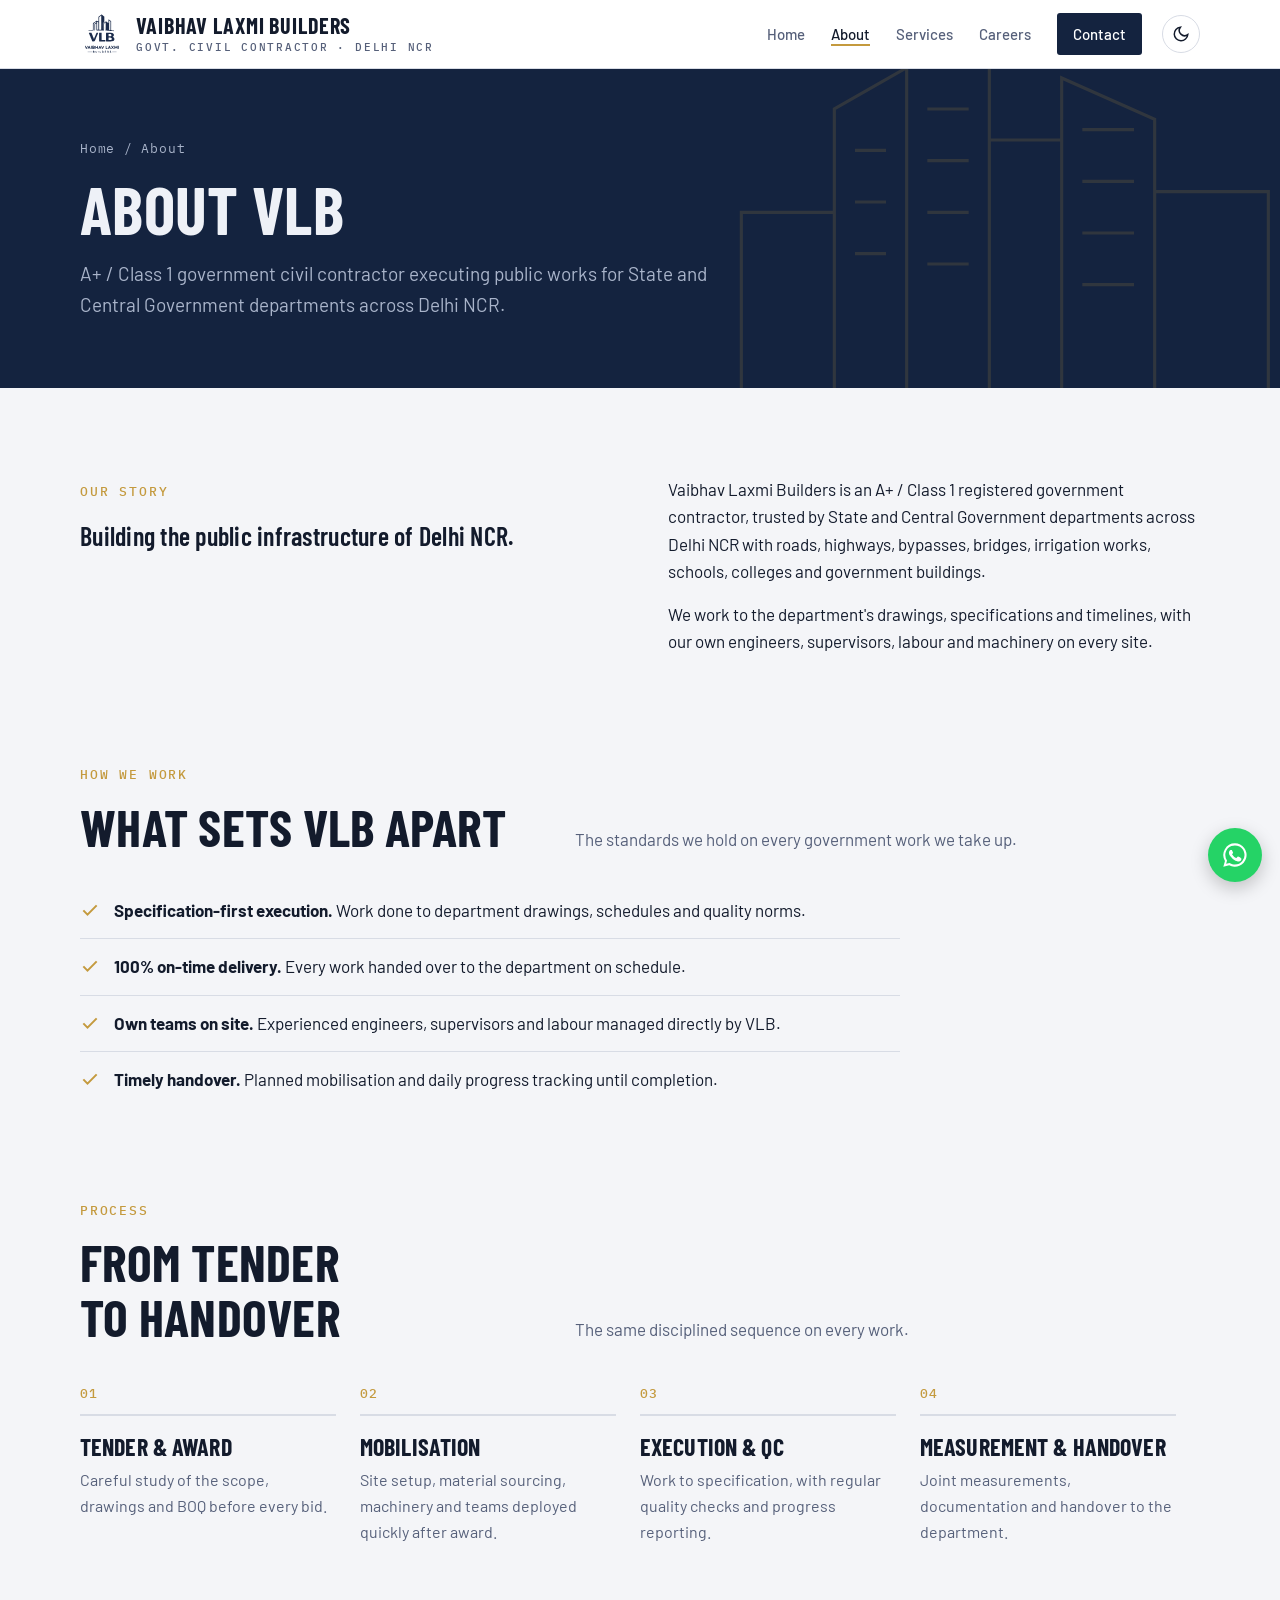
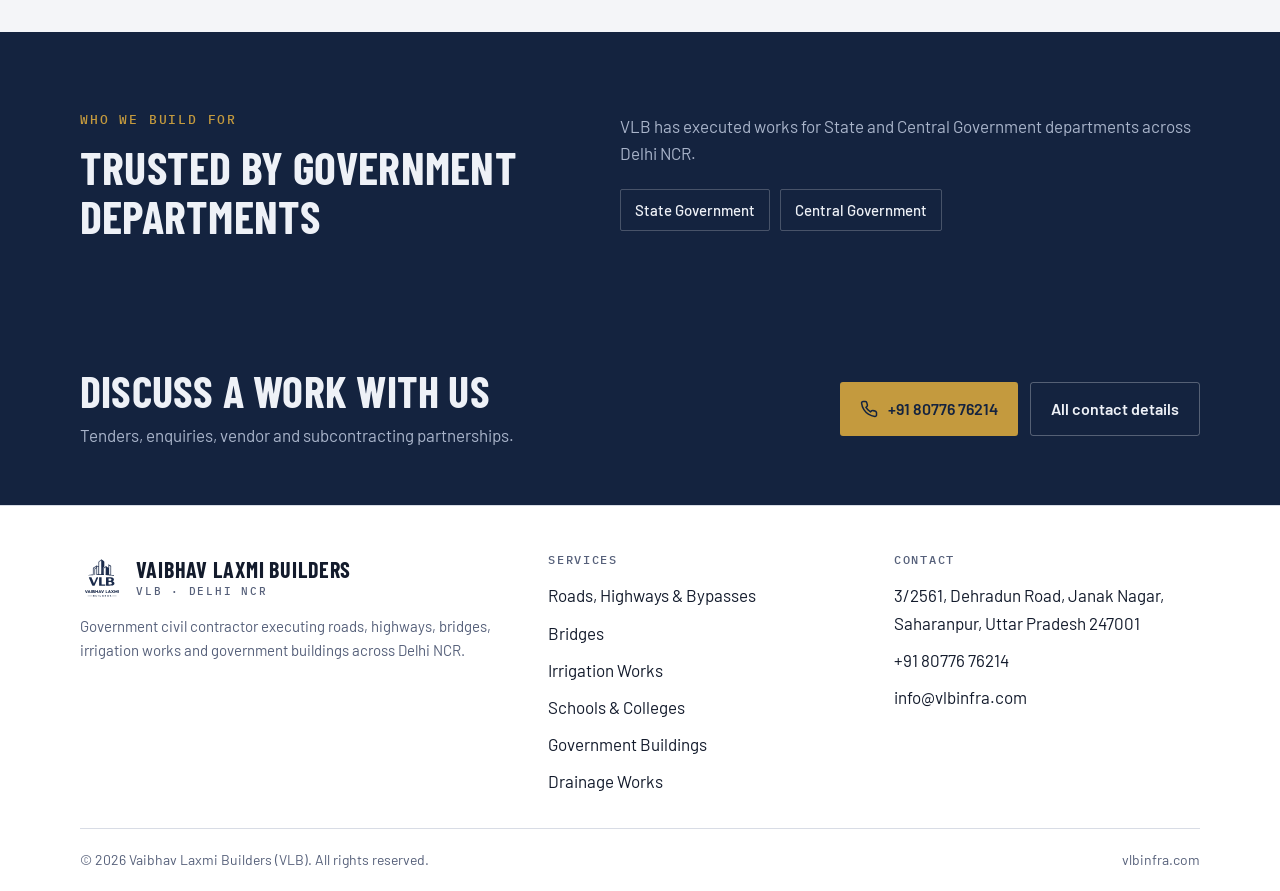
==== about.html @ 9c58e2ba "Add Careers page Why VLB, roles we hire for (apply by email with a pre-filled message), and a genera" ====
<!doctype html>
<html lang="en">
<head>
<meta charset="utf-8">
<meta name="viewport" content="width=device-width, initial-scale=1, viewport-fit=cover">
<meta name="color-scheme" content="light dark">
<script>try{var t=localStorage.getItem("vlb-theme");if(t==="dark"||t==="light")document.documentElement.setAttribute("data-theme",t)}catch(e){}</script>
<meta name="theme-color" content="#14233f">
<title>About | VLB</title>
<meta name="description" content="About Vaibhav Laxmi Builders (VLB): A+ / Class 1 government civil contractor executing public works across Delhi NCR.">
<meta property="og:title" content="About | Vaibhav Laxmi Builders (VLB)">
<meta property="og:description" content="About Vaibhav Laxmi Builders (VLB): A+ / Class 1 government civil contractor executing public works across Delhi NCR.">
<meta property="og:type" content="website">
<meta property="og:url" content="https://www.vlbinfra.com/about.html">
<meta property="og:image" content="https://www.vlbinfra.com/assets/logo.png">
<link rel="icon" href="assets/favicon.svg" type="image/svg+xml">
<link rel="icon" href="assets/favicon-32.png" sizes="32x32" type="image/png">
<link rel="apple-touch-icon" href="assets/apple-touch-icon.png">
<link rel="preconnect" href="https://fonts.googleapis.com">
<link rel="preconnect" href="https://fonts.gstatic.com" crossorigin>
<link rel="stylesheet" href="https://fonts.googleapis.com/css2?family=Barlow+Condensed:wght@500;600;700&family=Barlow:wght@400;500;600&family=IBM+Plex+Mono:wght@400;500&display=swap">
<link rel="stylesheet" href="assets/style.css?v=db4ec521">
</head>
<body>
<header class="top">
  <div class="wrap">
    <a class="brand" href="index.html" aria-label="Vaibhav Laxmi Builders home">
      <span class="mark"><img src="assets/logo.svg" alt="VLB logo"></span>
      <span><b>Vaibhav Laxmi Builders</b><small>Govt. Civil Contractor · Delhi NCR</small></span>
    </a>
    <button class="theme-btn" type="button" aria-label="Switch to dark mode" title="Dark / light mode">
      <svg class="i-moon" viewBox="0 0 24 24" fill="none" stroke="currentColor" stroke-width="2" aria-hidden="true"><path d="M21 12.8A9 9 0 1 1 11.2 3a7 7 0 0 0 9.8 9.8z"/></svg>
      <svg class="i-sun" viewBox="0 0 24 24" fill="none" stroke="currentColor" stroke-width="2" aria-hidden="true"><circle cx="12" cy="12" r="4.5"/><path d="M12 1.5v2.5M12 20v2.5M4.6 4.6l1.8 1.8M17.6 17.6l1.8 1.8M1.5 12H4M20 12h2.5M4.6 19.4l1.8-1.8M17.6 6.4l1.8-1.8"/></svg>
    </button>
    <button class="menu-btn" type="button" aria-expanded="false" aria-controls="site-nav" aria-label="Open menu">
      <svg viewBox="0 0 24 24" fill="none" stroke="currentColor" stroke-width="2"><path d="M3 6h18M3 12h18M3 18h18"/></svg>
    </button>
    <nav class="nav" id="site-nav" aria-label="Main">
      <a href="index.html">Home</a>
      <a href="about.html" aria-current="page">About</a>
      <a href="services.html">Services</a>
      <a href="careers.html">Careers</a>
      <a class="cta" href="contact.html">Contact</a>
    </nav>
  </div>
</header>

<main>
  <section class="page-hero">
    <svg class="skyline" viewBox="0 0 600 420" fill="none" stroke="#c49a3e" stroke-width="3" aria-hidden="true">
      <path d="M40 420V250h90v170M130 420V150l70-40v310M200 420V60h80v360M280 420V180h70v240M350 420V120l90 40v260M440 420V230h110v190"/>
      <path d="M220 100h40M220 150h40M220 200h40M220 250h40M220 300h40M370 170h50M370 220h50M370 270h50M370 320h50M150 190h30M150 240h30M150 290h30"/>
    </svg>
    <div class="wrap">
      <span class="crumbs"><a href="index.html">Home</a> / About</span>
      <h1>About VLB</h1>
      <p>A+ / Class 1 government civil contractor executing public works for State and Central Government departments across Delhi NCR.</p>
    </div>
  </section>

  <section class="block">
    <div class="wrap">
      <div class="about-grid">
        <div>
          <span class="eyebrow">Our story</span>
          <p class="big" style="margin-top:16px">Building the public infrastructure of Delhi NCR.</p>
        </div>
        <div>
          <p>Vaibhav Laxmi Builders is an A+ / Class 1 registered government contractor, trusted by State and Central Government departments across Delhi NCR with roads, highways, bypasses, bridges, irrigation works, schools, colleges and government buildings.</p>
          <p>We work to the department's drawings, specifications and timelines, with our own engineers, supervisors, labour and machinery on every site.</p>
        </div>
      </div>
    </div>
  </section>

  <section class="block" style="padding-top:0">
    <div class="wrap">
      <div class="head">
        <div><span class="eyebrow">How we work</span><h2>What sets VLB apart</h2></div>
        <p>The standards we hold on every government work we take up.</p>
      </div>
      <ul class="checks" style="max-width:820px">
        <li><svg viewBox="0 0 24 24" fill="none" stroke="currentColor" stroke-width="2.4"><path d="M4 12.5l5 5L20 6.5"/></svg><span><b>Specification-first execution.</b> Work done to department drawings, schedules and quality norms.</span></li>
        <li><svg viewBox="0 0 24 24" fill="none" stroke="currentColor" stroke-width="2.4"><path d="M4 12.5l5 5L20 6.5"/></svg><span><b>100% on-time delivery.</b> Every work handed over to the department on schedule.</span></li>
        <li><svg viewBox="0 0 24 24" fill="none" stroke="currentColor" stroke-width="2.4"><path d="M4 12.5l5 5L20 6.5"/></svg><span><b>Own teams on site.</b> Experienced engineers, supervisors and labour managed directly by VLB.</span></li>
        <li><svg viewBox="0 0 24 24" fill="none" stroke="currentColor" stroke-width="2.4"><path d="M4 12.5l5 5L20 6.5"/></svg><span><b>Timely handover.</b> Planned mobilisation and daily progress tracking until completion.</span></li>
      </ul>
    </div>
  </section>

  <section class="block" style="padding-top:0">
    <div class="wrap">
      <div class="head">
        <div><span class="eyebrow">Process</span><h2>From tender to handover</h2></div>
        <p>The same disciplined sequence on every work.</p>
      </div>
      <ol class="steps">
        <li><h3>Tender &amp; award</h3><p>Careful study of the scope, drawings and BOQ before every bid.</p></li>
        <li><h3>Mobilisation</h3><p>Site setup, material sourcing, machinery and teams deployed quickly after award.</p></li>
        <li><h3>Execution &amp; QC</h3><p>Work to specification, with regular quality checks and progress reporting.</p></li>
        <li><h3>Measurement &amp; handover</h3><p>Joint measurements, documentation and handover to the department.</p></li>
      </ol>
    </div>
  </section>

  <section class="dept">
    <div class="wrap">
      <div><span class="eyebrow">Who we build for</span><h2>Trusted by government departments</h2></div>
      <div>
        <p style="margin-bottom:22px">VLB has executed works for State and Central Government departments across Delhi NCR.</p>
        <div class="tags"><span>State Government</span><span>Central Government</span></div>
      </div>
    </div>
  </section>

  <section class="cta-band">
    <div class="wrap">
      <div><h2>Discuss a work with us</h2><p>Tenders, enquiries, vendor and subcontracting partnerships.</p></div>
      <div class="actions">
        <a class="btn btn-gold" href="tel:+918077676214"><svg viewBox="0 0 24 24" fill="none" stroke="currentColor" stroke-width="2"><path d="M22 16.9v3a2 2 0 0 1-2.2 2 19.8 19.8 0 0 1-8.6-3.1 19.5 19.5 0 0 1-6-6A19.8 19.8 0 0 1 2.1 4.2 2 2 0 0 1 4.1 2h3a2 2 0 0 1 2 1.7c.1.9.4 1.8.7 2.7a2 2 0 0 1-.5 2.1L8 9.8a16 16 0 0 0 6 6l1.3-1.3a2 2 0 0 1 2.1-.4c.9.3 1.8.6 2.7.7a2 2 0 0 1 1.7 2z"/></svg>+91 80776 76214</a>
        <a class="btn btn-ghost" href="contact.html">All contact details</a>
      </div>
    </div>
  </section>
</main>

<footer class="foot">
  <div class="wrap">
    <div class="cols">
      <div>
        <a class="brand" href="index.html">
          <span class="mark"><img src="assets/logo.svg" alt=""></span>
          <span><b>Vaibhav Laxmi Builders</b><small>VLB · Delhi NCR</small></span>
        </a>
        <p>Government civil contractor executing roads, highways, bridges, irrigation works and government buildings across Delhi NCR.</p>
      </div>
      <div>
        <h4>Services</h4>
        <ul>
          <li><a href="services.html#roads">Roads, Highways &amp; Bypasses</a></li>
          <li><a href="services.html#bridges">Bridges</a></li>
          <li><a href="services.html#irrigation">Irrigation Works</a></li>
          <li><a href="services.html#education">Schools &amp; Colleges</a></li>
          <li><a href="services.html#buildings">Government Buildings</a></li>
          <li><a href="services.html#drainage">Drainage Works</a></li>
        </ul>
      </div>
      <div>
        <h4>Contact</h4>
        <ul>
          <li>3/2561, Dehradun Road, Janak Nagar, Saharanpur, Uttar Pradesh 247001</li>
          <li><a href="tel:+918077676214">+91 80776 76214</a></li>
          <li><a href="mailto:info@vlbinfra.com">info@vlbinfra.com</a></li>
        </ul>
      </div>
    </div>
    <div class="base">
      <span>© 2026 Vaibhav Laxmi Builders (VLB). All rights reserved.</span>
      <span>vlbinfra.com</span>
    </div>
  </div>
</footer>

<a class="wa" href="https://wa.me/918077676214" target="_blank" rel="noopener" aria-label="Chat on WhatsApp"><svg viewBox="0 0 24 24"><path d="M12 2a10 10 0 0 0-8.6 15.1L2 22l5-1.3A10 10 0 1 0 12 2zm0 18.2c-1.5 0-3-.4-4.3-1.2l-.3-.2-3 .8.8-2.9-.2-.3A8.2 8.2 0 1 1 12 20.2zm4.5-6.1c-.2-.1-1.5-.7-1.7-.8s-.4-.1-.6.1-.6.8-.8 1-.3.2-.5.1a6.7 6.7 0 0 1-3.3-2.9c-.3-.4.3-.4.7-1.3.1-.2 0-.3 0-.4l-.8-1.8c-.2-.5-.4-.4-.6-.4h-.5a1 1 0 0 0-.7.3 3 3 0 0 0-.9 2.2 5.2 5.2 0 0 0 1.1 2.7 11.8 11.8 0 0 0 4.5 4c1.7.7 2.3.8 3.2.6.5-.1 1.5-.6 1.7-1.2s.2-1.1.2-1.2-.2-.2-.5-.3z"/></svg></a>
<script src="assets/site.js?v=ffab29be"></script>
</body>
</html>
---- assets/style.css ----
/* Layout: navy "contractor particulars" hero, then a calm grey document body with ruled sections, like a tender file. */
:root{
  --navy:#14233f; --navy-2:#1e3358; --gold:#c49a3e; --gold-soft:#e7d3a3;
  --paper:#f4f5f8; --surface:#ffffff; --ink:#131b2c; --muted:#56607a; --line:#d8dce5;
  --on-navy:#eef1f7; --on-navy-muted:#a9b4ca;
  --f-display:"Barlow Condensed","Arial Narrow",Arial,sans-serif;
  --f-body:"Barlow","Segoe UI",Roboto,Arial,sans-serif;
  --f-mono:"IBM Plex Mono",ui-monospace,Menlo,Consolas,monospace;
  --wrap:1160px;
}
@media (prefers-color-scheme: dark){:root:not([data-theme="light"]){
  --paper:#0c1322; --surface:#121c31; --ink:#e7ebf3; --muted:#9ba6bc; --line:#24314d;
  --navy:#0f1b33; --navy-2:#1a2b4b; --gold:#d4ad58; --gold-soft:#5a4a26; color-scheme:dark}}
:root[data-theme="dark"]{
  --paper:#0c1322; --surface:#121c31; --ink:#e7ebf3; --muted:#9ba6bc; --line:#24314d;
  --navy:#0f1b33; --navy-2:#1a2b4b; --gold:#d4ad58; --gold-soft:#5a4a26; color-scheme:dark}

*{box-sizing:border-box}
html{scroll-behavior:smooth}
@media (prefers-reduced-motion: reduce){html{scroll-behavior:auto}}
body{margin:0;background:var(--paper);color:var(--ink);font:400 17px/1.6 var(--f-body)}
a{color:inherit}
a:focus-visible,button:focus-visible{outline:2px solid var(--gold);outline-offset:3px;border-radius:2px}
.wrap{max-width:var(--wrap);margin:0 auto;padding-inline:20px}
h1,h2,h3{font-family:var(--f-display);font-weight:700;line-height:1.05;margin:0;text-wrap:balance;letter-spacing:.005em}
.eyebrow{font:500 13px/1 var(--f-mono);letter-spacing:.14em;text-transform:uppercase;color:var(--gold)}

/* Header */
.top{position:sticky;top:env(safe-area-inset-top,0px);z-index:10;background:var(--surface);border-bottom:1px solid var(--line)}
.top .wrap{display:flex;align-items:center;justify-content:space-between;gap:16px;padding-block:10px}
.brand{display:flex;align-items:center;gap:12px;text-decoration:none}
.brand .mark{width:44px;height:48px;display:grid;place-items:center;background:#fff;border-radius:4px;padding:3px}
.brand img{width:100%;height:100%;object-fit:contain}
.brand b{display:block;font:700 22px/1 var(--f-display);letter-spacing:.04em;text-transform:uppercase}
.brand small{display:block;font:500 11px/1.3 var(--f-mono);letter-spacing:.16em;color:var(--muted);text-transform:uppercase;margin-top:4px}
.nav{display:flex;align-items:center;gap:26px;font-weight:500;font-size:15px}
.nav a{text-decoration:none;color:var(--muted)}
.nav a:hover{color:var(--ink)}
.nav .cta{color:#fff;background:var(--navy);padding:9px 16px;border-radius:3px}
.nav .cta:hover{color:#fff;background:var(--navy-2)}
@media (max-width:760px){.nav a:not(.cta){display:none}}

/* Hero */
.hero{background:var(--navy);color:var(--on-navy);position:relative;overflow:hidden}
.hero .wrap{display:grid;grid-template-columns:1.25fr .9fr;gap:56px;align-items:center;padding-block:84px 92px;position:relative}
.hero h1{font-size:clamp(44px,6.4vw,82px);text-transform:uppercase;margin-top:18px}
.hero h1 em{font-style:normal;color:var(--gold)}
.hero p.lede{font-size:19px;color:var(--on-navy-muted);max-width:34em;margin:22px 0 32px}
.actions{display:flex;flex-wrap:wrap;gap:12px}
.btn{display:inline-flex;align-items:center;gap:10px;padding:13px 20px;border-radius:3px;font-weight:600;text-decoration:none;font-size:16px}
.btn-gold{background:var(--gold);color:#14233f}
.btn-gold:hover{filter:brightness(1.07)}
.btn-ghost{border:1px solid rgba(255,255,255,.28);color:var(--on-navy)}
.btn-ghost:hover{border-color:var(--gold)}
.btn svg{width:18px;height:18px;flex:none}
.skyline{position:absolute;right:-40px;bottom:0;width:min(620px,60%);height:auto;opacity:.16;pointer-events:none}

/* Particulars card */
.sheet{background:rgba(255,255,255,.04);border:1px solid rgba(255,255,255,.14);border-top:3px solid var(--gold);padding:26px 26px 22px;backdrop-filter:blur(2px)}
.sheet h2{font:500 12px/1 var(--f-mono);letter-spacing:.16em;text-transform:uppercase;color:var(--on-navy-muted);margin-bottom:16px}
.sheet dl{margin:0;display:grid;grid-template-columns:auto 1fr;gap:0}
.sheet dt,.sheet dd{padding:11px 0;border-bottom:1px dashed rgba(255,255,255,.16);margin:0}
.sheet dt{font:400 13px/1.4 var(--f-mono);color:var(--on-navy-muted);padding-right:18px;text-transform:uppercase;letter-spacing:.06em}
.sheet dd{font-weight:600;text-align:right}
.sheet dl > :nth-last-child(-n+2){border-bottom:0}

/* Strip */
.strip{background:var(--surface);border-bottom:1px solid var(--line)}
.strip .wrap{display:grid;grid-template-columns:repeat(3,1fr)}
.stat{padding:28px 24px;border-left:1px solid var(--line)}
.stat:first-child{border-left:0;padding-left:0}
.stat b{display:block;font:700 44px/1 var(--f-display);color:var(--ink)}
.stat span{display:block;color:var(--muted);font-size:15px;margin-top:6px}

/* Sections */
section.block{padding-block:88px}
.head{display:grid;grid-template-columns:1fr 1.4fr;gap:48px;align-items:end;margin-bottom:44px}
.head h2{font-size:clamp(34px,4.4vw,52px);text-transform:uppercase;margin-top:12px}
.head p{color:var(--muted);margin:0;max-width:38em}

.about-grid{display:grid;grid-template-columns:1fr 1fr;gap:56px}
.about-grid p{margin:0 0 16px;max-width:36em}
.about-grid .big{font:600 26px/1.3 var(--f-display);letter-spacing:.01em;color:var(--ink)}
.checks{list-style:none;padding:0;margin:0;display:grid;gap:14px}
.checks li{display:grid;grid-template-columns:22px 1fr;gap:12px;padding-bottom:14px;border-bottom:1px solid var(--line)}
.checks li:last-child{border-bottom:0}
.checks svg{width:20px;height:20px;color:var(--gold);margin-top:3px}

.services{display:grid;grid-template-columns:repeat(3,1fr);border-top:1px solid var(--line);border-left:1px solid var(--line)}
.svc{padding:30px 28px 32px;border-right:1px solid var(--line);border-bottom:1px solid var(--line);background:var(--surface);min-width:0}
.svc svg{width:38px;height:38px;color:var(--gold);margin-bottom:18px}
.svc h3{font-size:25px;text-transform:uppercase;margin-bottom:8px}
.svc p{margin:0;color:var(--muted);font-size:16px}

.steps{list-style:none;padding:0;margin:0;display:grid;grid-template-columns:repeat(4,1fr);gap:0;counter-reset:s}
.steps li{padding:0 24px 0 0;position:relative;counter-increment:s}
.steps li::before{content:"0" counter(s);display:block;font:500 13px/1 var(--f-mono);color:var(--gold);letter-spacing:.1em;padding-bottom:14px;margin-bottom:18px;border-bottom:2px solid var(--line)}
.steps h3{font-size:24px;text-transform:uppercase;margin-bottom:8px}
.steps p{margin:0;color:var(--muted);font-size:16px}

.dept{background:var(--navy);color:var(--on-navy)}
.dept .wrap{display:grid;grid-template-columns:1fr 1.2fr;gap:56px;align-items:center;padding-block:72px}
.dept h2{font-size:clamp(32px,4vw,46px);text-transform:uppercase;margin-top:12px}
.dept p{color:var(--on-navy-muted);margin:0;max-width:36em}
.tags{display:flex;flex-wrap:wrap;gap:10px}
.tags span{border:1px solid rgba(255,255,255,.22);padding:8px 14px;font-weight:500;font-size:15px;border-radius:2px}

.work{display:grid;grid-template-columns:1.3fr 1fr;gap:0;background:var(--surface);border:1px solid var(--line)}
.work .art{background:var(--navy);min-height:300px;position:relative;overflow:hidden}
.work .art svg{position:absolute;inset:auto 0 0 0;width:100%;height:auto;opacity:.5}
.work .art .lbl{position:absolute;left:24px;top:22px;font:500 12px/1 var(--f-mono);letter-spacing:.14em;color:var(--gold-soft);text-transform:uppercase}
.work .txt{padding:40px 36px;min-width:0}
.work .txt h3{font-size:30px;text-transform:uppercase;margin-bottom:12px}
.work .txt p{color:var(--muted);margin:0 0 22px}
.btn-navy{background:var(--navy);color:#fff}
.btn-navy:hover{background:var(--navy-2)}

/* Contact */
.contact{display:grid;grid-template-columns:repeat(3,1fr);gap:20px}
.card{background:var(--surface);border:1px solid var(--line);padding:28px;min-width:0;display:flex;flex-direction:column;gap:10px}
.card .k{font:500 12px/1 var(--f-mono);letter-spacing:.14em;text-transform:uppercase;color:var(--muted)}
.card .v{font:600 22px/1.3 var(--f-display);letter-spacing:.01em;overflow-wrap:anywhere}
.card a.go{margin-top:auto;padding-top:10px;color:var(--gold);font-weight:600;text-decoration:none}
.card a.go:hover{text-decoration:underline}


/* Floating WhatsApp */
.wa{position:fixed;right:18px;bottom:calc(18px + env(safe-area-inset-bottom,0px));width:54px;height:54px;border-radius:50%;background:#25d366;display:grid;place-items:center;box-shadow:0 6px 18px rgba(0,0,0,.22);z-index:20}
.wa svg{width:28px;height:28px;fill:#fff}

@media (max-width:900px){
  .hero .wrap,.head,.about-grid,.dept .wrap,.work{grid-template-columns:1fr}
  .hero .wrap{gap:40px;padding-block:56px 64px}
  .head{gap:14px}
  .services{grid-template-columns:1fr 1fr}
  .steps{grid-template-columns:1fr 1fr;row-gap:34px}
  .contact{grid-template-columns:1fr}
  section.block{padding-block:64px}
}
@media (max-width:560px){
  body{font-size:16px}
  .services,.steps{grid-template-columns:1fr}
  .strip .wrap{grid-template-columns:1fr}
  .stat{border-left:0;padding:20px 0;border-top:1px solid var(--line)}
  .stat:first-child{border-top:0}
  .brand small{display:none}
  .sheet dd{text-align:left}
  .sheet dl{grid-template-columns:1fr}
  .sheet dt{border-bottom:0;padding-bottom:0}
}

/* ---------- Multi-page additions ---------- */
.nav a[aria-current="page"]{color:var(--ink);box-shadow:inset 0 -2px 0 var(--gold)}
.nav .cta[aria-current="page"]{box-shadow:none;background:var(--navy-2)}
.menu-btn{display:none;background:none;border:1px solid var(--line);border-radius:3px;padding:8px 10px;color:var(--ink);cursor:pointer}
.menu-btn svg{width:20px;height:20px;display:block}
@media (max-width:760px){
  .menu-btn{display:block}
  .nav{position:absolute;left:0;right:0;top:100%;background:var(--surface);border-bottom:1px solid var(--line);flex-direction:column;align-items:stretch;gap:0;padding:8px 20px 16px;display:none}
  .nav.open{display:flex}
  .nav a:not(.cta){display:block;padding:12px 0;border-bottom:1px solid var(--line);box-shadow:none}
  .nav .cta{margin-top:12px;text-align:center}
  .top .wrap{position:relative}
}

/* Inner page hero */
.page-hero{background:var(--navy);color:var(--on-navy);position:relative;overflow:hidden}
.page-hero .wrap{padding-block:64px 68px;position:relative}
.page-hero h1{font-size:clamp(40px,5.4vw,66px);text-transform:uppercase;margin-top:14px}
.page-hero p{color:var(--on-navy-muted);font-size:19px;max-width:36em;margin:16px 0 0}
.crumbs{font:400 13px/1 var(--f-mono);color:var(--on-navy-muted);letter-spacing:.06em}
.crumbs a{text-decoration:none}
.crumbs a:hover{color:var(--gold)}

/* Home teasers */
.more{display:inline-flex;gap:8px;margin-top:28px;color:var(--gold);font-weight:600;text-decoration:none}
.more:hover{text-decoration:underline}
.svc-mini{display:grid;grid-template-columns:repeat(3,1fr);gap:0;border-top:1px solid var(--line);border-left:1px solid var(--line)}
.svc-mini a{display:flex;align-items:center;gap:16px;padding:22px 24px;border-right:1px solid var(--line);border-bottom:1px solid var(--line);background:var(--surface);text-decoration:none;font:700 21px/1.1 var(--f-display);text-transform:uppercase;letter-spacing:.01em}
.svc-mini a:hover{background:var(--paper)}
.svc-mini svg{width:30px;height:30px;color:var(--gold);flex:none}

/* Detailed services */
.svc-list{display:grid;gap:0;border-top:1px solid var(--line)}
.svc-row{display:grid;grid-template-columns:64px 1fr 1.2fr;gap:32px;padding:36px 0;border-bottom:1px solid var(--line);align-items:start}
.svc-row svg{width:48px;height:48px;color:var(--gold)}
.svc-row h2{font-size:32px;text-transform:uppercase}
.svc-row p{margin:10px 0 0;color:var(--muted);max-width:30em}
.scope{list-style:none;margin:0;padding:0;display:grid;grid-template-columns:1fr 1fr;gap:10px 24px}
.scope li{padding-left:18px;position:relative;font-size:16px}
.scope li::before{content:"";position:absolute;left:0;top:.62em;width:8px;height:2px;background:var(--gold)}

/* Projects */
.filters{display:flex;flex-wrap:wrap;gap:8px;margin-bottom:28px}
.filters button{font:500 15px/1 var(--f-body);padding:10px 16px;border:1px solid var(--line);background:var(--surface);color:var(--ink);border-radius:2px;cursor:pointer}
.filters button[aria-pressed="true"]{background:var(--navy);color:#fff;border-color:var(--navy)}
.proj-grid{display:grid;grid-template-columns:repeat(3,1fr);gap:24px}
.proj{background:var(--surface);border:1px solid var(--line);display:flex;flex-direction:column;min-width:0}
.proj .ph{aspect-ratio:4/3;background:var(--navy);overflow:hidden;max-width:100%}
.proj .ph img{width:100%;height:100%;object-fit:cover;display:block}
.proj .body{padding:20px 22px 22px;display:flex;flex-direction:column;gap:8px}
.proj .cat{font:500 12px/1 var(--f-mono);letter-spacing:.12em;text-transform:uppercase;color:var(--gold)}
.proj h3{font-size:24px;text-transform:uppercase}
.proj dl{margin:6px 0 0;display:grid;grid-template-columns:auto 1fr;gap:4px 14px;font-size:15px}
.proj dt{color:var(--muted)}
.proj dd{margin:0;font-weight:500}
.status{display:inline-block;font:500 12px/1 var(--f-mono);padding:5px 8px;border-radius:2px;letter-spacing:.06em;text-transform:uppercase;width:max-content}
.status.done{background:color-mix(in srgb,#2f8f5b 16%,transparent);color:#2f8f5b}
.status.ongoing{background:color-mix(in srgb,var(--gold) 20%,transparent);color:var(--gold)}
.empty{border:1px dashed var(--line);padding:48px 32px;text-align:center;color:var(--muted);background:var(--surface)}
.empty h3{font-size:26px;text-transform:uppercase;color:var(--ink);margin-bottom:8px}

/* CTA band */
.cta-band{background:var(--navy);color:var(--on-navy)}
.cta-band .wrap{display:flex;flex-wrap:wrap;align-items:center;justify-content:space-between;gap:24px;padding-block:56px}
.cta-band h2{font-size:clamp(30px,3.6vw,44px);text-transform:uppercase}
.cta-band p{color:var(--on-navy-muted);margin:8px 0 0}

/* Footer */
.foot{background:var(--surface);border-top:1px solid var(--line)}
.foot .cols{display:grid;grid-template-columns:1.4fr 1fr 1fr;gap:40px;padding-block:48px 32px}
.foot h4{font:500 12px/1 var(--f-mono);letter-spacing:.14em;text-transform:uppercase;color:var(--muted);margin:0 0 16px}
.foot ul{list-style:none;margin:0;padding:0;display:grid;gap:10px}
.foot a{text-decoration:none}
.foot a:hover{color:var(--gold)}
.foot p{margin:12px 0 0;color:var(--muted);max-width:28em;font-size:15px}
.foot .base{border-top:1px solid var(--line);display:flex;flex-wrap:wrap;justify-content:space-between;gap:12px;padding-block:20px;color:var(--muted);font-size:14px}

@media (max-width:900px){
  .svc-mini,.proj-grid{grid-template-columns:1fr 1fr}
  .svc-row{grid-template-columns:48px 1fr;gap:20px}
  .svc-row .scope{grid-column:1/-1}
  .foot .cols{grid-template-columns:1fr 1fr}
  .foot .cols > :first-child{grid-column:1/-1}
}
@media (max-width:560px){
  .svc-mini,.proj-grid,.scope{grid-template-columns:1fr}
  .foot .cols{grid-template-columns:1fr}
}

/* Multi-photo project cards */
.ph-next{all:unset;display:block;width:100%;height:100%;position:relative;cursor:pointer}
.ph-next:focus-visible{outline:2px solid var(--gold);outline-offset:-2px}
.ph-next img{width:100%;height:100%;object-fit:cover;display:block}
.ph-next span{position:absolute;right:10px;bottom:10px;background:rgba(15,27,51,.78);color:#fff;font:500 12px/1 var(--f-mono);padding:6px 8px;border-radius:2px}

/* Home hero: logo + name first */
.hero-mark{width:112px;height:120px;background:#fff;border-radius:6px;padding:10px;display:grid;place-items:center;box-shadow:0 8px 24px rgba(0,0,0,.25)}
.hero-mark img{width:100%;height:100%;object-fit:contain}
.hero h1.hero-name{font-size:clamp(64px,9vw,120px);line-height:.9;margin-top:26px;letter-spacing:.02em}
.hero h1.hero-name span{display:block;font-size:clamp(26px,3.4vw,42px);line-height:1.1;letter-spacing:.06em;color:var(--gold);margin-top:10px;font-weight:600}
.hero-tag{font:500 13px/1.6 var(--f-mono);letter-spacing:.12em;text-transform:uppercase;color:var(--on-navy-muted);margin:22px 0 0}
.hero-tag em{font-style:normal;color:var(--on-navy)}
.hero .hero-tag + .lede{margin-top:16px}

/* Enquiry form */
.enquiry{display:grid;grid-template-columns:1fr 1.6fr;gap:48px;background:var(--surface);border:1px solid var(--line);border-top:3px solid var(--gold);padding:40px}
.enquiry h2{font-size:clamp(32px,3.8vw,44px);text-transform:uppercase;margin-top:12px}
.enquiry > div p{color:var(--muted);margin:14px 0 0;max-width:24em}
#enquiry-form{display:grid;grid-template-columns:1fr 1fr;gap:18px 20px;min-width:0}
.field{display:flex;flex-direction:column;gap:6px;min-width:0}
.full{grid-column:1/-1}
.field label{font-weight:600;font-size:15px}
.field small{font-weight:400;color:var(--muted)}
.field input,.field textarea{font:inherit;font-size:16px;color:var(--ink);background:var(--paper);border:1px solid var(--line);border-radius:3px;padding:11px 12px;width:100%}
.field input:focus,.field textarea:focus{outline:2px solid var(--gold);outline-offset:0;border-color:transparent}
.field textarea{resize:vertical}
.form-error{color:#c0392b;margin:0;font-weight:500}
#enquiry-form .btn{border:0;cursor:pointer;font-family:inherit}
@media (max-width:900px){.enquiry{grid-template-columns:1fr;gap:28px;padding:28px 22px}}
@media (max-width:560px){#enquiry-form{grid-template-columns:1fr}.hero-mark{width:92px;height:100px}}
#enquiry{scroll-margin-top:90px}

/* Home hero: white plate with logo + name */
.hero-plate{display:inline-flex;align-items:center;gap:24px;background:#fff;border-radius:6px;padding:20px 32px 20px 20px;box-shadow:0 10px 30px rgba(0,0,0,.3);max-width:100%}
.hero-plate img{width:96px;height:auto;flex:none}
.hero .hero-plate h1{margin:0;color:#14233f;font-size:clamp(56px,7vw,92px);line-height:.9;letter-spacing:.03em;text-transform:uppercase}
.hero .hero-plate h1 span{display:block;font-size:clamp(17px,2vw,24px);line-height:1.15;letter-spacing:.08em;color:#a87f2c;margin-top:8px;font-weight:600}
.hero-plate + .hero-tag{margin-top:28px}
@media (max-width:560px){
  .hero-plate{gap:14px;padding:14px 18px 14px 14px}
  .hero-plate img{width:64px}
}
/* One-line name beside the logo */
.hero .hero-plate h1{font-size:clamp(26px,3.4vw,46px);line-height:1.05;letter-spacing:.03em}
.hero .hero-plate h1 span{display:inline;font-size:inherit;letter-spacing:inherit;margin:0;line-height:inherit}
.hero .hero-plate h1 .dash{color:#a87f2c;font-weight:500}
.hero .hero-plate h1 .full{color:#14233f;font-weight:700}
.hero .hero-plate img{width:84px}
@media (max-width:560px){.hero .hero-plate h1{font-size:24px}.hero-plate img{width:58px}}
@media (min-width:900px){.hero .hero-plate h1{font-size:clamp(28px,2.6vw,36px)}}

/* Home hero: centred brand on navy */
.hero-center .wrap{display:flex;flex-direction:column;align-items:center;text-align:center;padding-block:88px 96px;grid-template-columns:none}
.hero-brand{display:flex;align-items:center;justify-content:center;gap:24px;flex-wrap:wrap}
.hero-brand img{width:104px;height:auto;flex:none}
.hero-center .hero-brand h1{margin:0;font-size:clamp(34px,4.6vw,60px);line-height:1.05;text-transform:uppercase;letter-spacing:.03em;color:var(--on-navy);text-align:left}
.hero-brand .dash{color:var(--gold);font-weight:500}
.hero-center .hero-tag{margin:30px 0 0}
.hero-center .lede{margin:18px auto 32px;max-width:40em}
.hero-center .actions{justify-content:center}
.hero-center .skyline{opacity:.1}
@media (max-width:560px){
  .hero-center .wrap{padding-block:56px 64px}
  .hero-brand{flex-direction:column;gap:16px}
  .hero-brand img{width:84px}
  .hero-center .hero-brand h1{text-align:center;font-size:32px}
}
.hero-center .wrap{gap:0}
@media (min-width:561px){.hero-brand{flex-wrap:nowrap}.hero-center .hero-brand h1{font-size:clamp(30px,4vw,52px)}}

/* Home hero: logo left, particulars right */
.sr-only{position:absolute;width:1px;height:1px;padding:0;margin:-1px;overflow:hidden;clip:rect(0 0 0 0);white-space:nowrap;border:0}
.hero-logo .wrap{align-items:center}
.hero-logo-img{display:block;width:clamp(150px,16vw,200px);height:auto}
.hero-logo .hero-tag{margin:32px 0 0}
.hero-logo .lede{margin:16px 0 32px}
@media (max-width:900px){.hero-logo-img{width:150px}}
@media (max-width:560px){.hero-logo-img{width:120px}}
/* Keep the Contact button visible in dark mode */
@media (prefers-color-scheme: dark){:root:not([data-theme="light"]) .nav .cta{background:var(--gold);color:#14233f}}
:root[data-theme="dark"] .nav .cta{background:var(--gold);color:#14233f}
/* Services grid: even rows at every width (3x2 desktop, 2x3 tablet, 1 column phone) */
@media (min-width:561px) and (max-width:900px){
  .svc-mini a:last-child:nth-child(odd){grid-column:1/-1}
}

/* Dark / light toggle */
.top .wrap{flex-wrap:nowrap}
.theme-btn{order:3;margin-left:4px;background:none;border:1px solid var(--line);border-radius:50%;width:38px;height:38px;display:grid;place-items:center;color:var(--ink);cursor:pointer;flex:none}
.theme-btn:hover{border-color:var(--gold);color:var(--gold)}
.theme-btn svg{width:18px;height:18px}
.theme-btn .i-sun{display:none}
@media (prefers-color-scheme: dark){:root:not([data-theme="light"]) .theme-btn .i-sun{display:block}:root:not([data-theme="light"]) .theme-btn .i-moon{display:none}}
:root[data-theme="dark"] .theme-btn .i-sun{display:block}
:root[data-theme="dark"] .theme-btn .i-moon{display:none}
.nav{order:2;margin-left:auto}
.menu-btn{order:4}
@media (max-width:760px){.theme-btn{margin-left:auto}.menu-btn{margin-left:8px}}

/* Careers */
.why-grid{display:grid;grid-template-columns:repeat(4,1fr);gap:0;border-top:1px solid var(--line);border-left:1px solid var(--line)}
.why{background:var(--surface);padding:28px 24px;border-right:1px solid var(--line);border-bottom:1px solid var(--line);border-top:3px solid var(--gold);margin-top:-1px;min-width:0}
.why h3{font-size:22px;text-transform:uppercase;margin-bottom:10px}
.why p{margin:0;color:var(--muted);font-size:16px}
.roles{display:grid;gap:16px}
.role{display:grid;grid-template-columns:1fr auto;gap:24px;align-items:center;background:var(--surface);border:1px solid var(--line);padding:24px 28px}
.role-main{min-width:0}
.role h3{font-size:26px;text-transform:uppercase}
.role p{margin:8px 0 0;color:var(--muted);max-width:46em}
.role-meta{list-style:none;margin:14px 0 0;padding:0;display:flex;flex-wrap:wrap;gap:8px}
.role-meta li{font:500 12px/1 var(--f-mono);letter-spacing:.06em;text-transform:uppercase;border:1px solid var(--line);padding:7px 10px;border-radius:2px;color:var(--muted)}
.role-act{display:flex;flex-direction:column;align-items:flex-end;gap:10px}
.apply-actions{display:flex;flex-wrap:wrap;gap:12px;align-items:center;align-content:center}
@media (max-width:900px){.why-grid{grid-template-columns:1fr 1fr}.role{grid-template-columns:1fr}.role-act{align-items:flex-start;flex-direction:row}}
@media (max-width:560px){.why-grid{grid-template-columns:1fr}.role{padding:20px}}
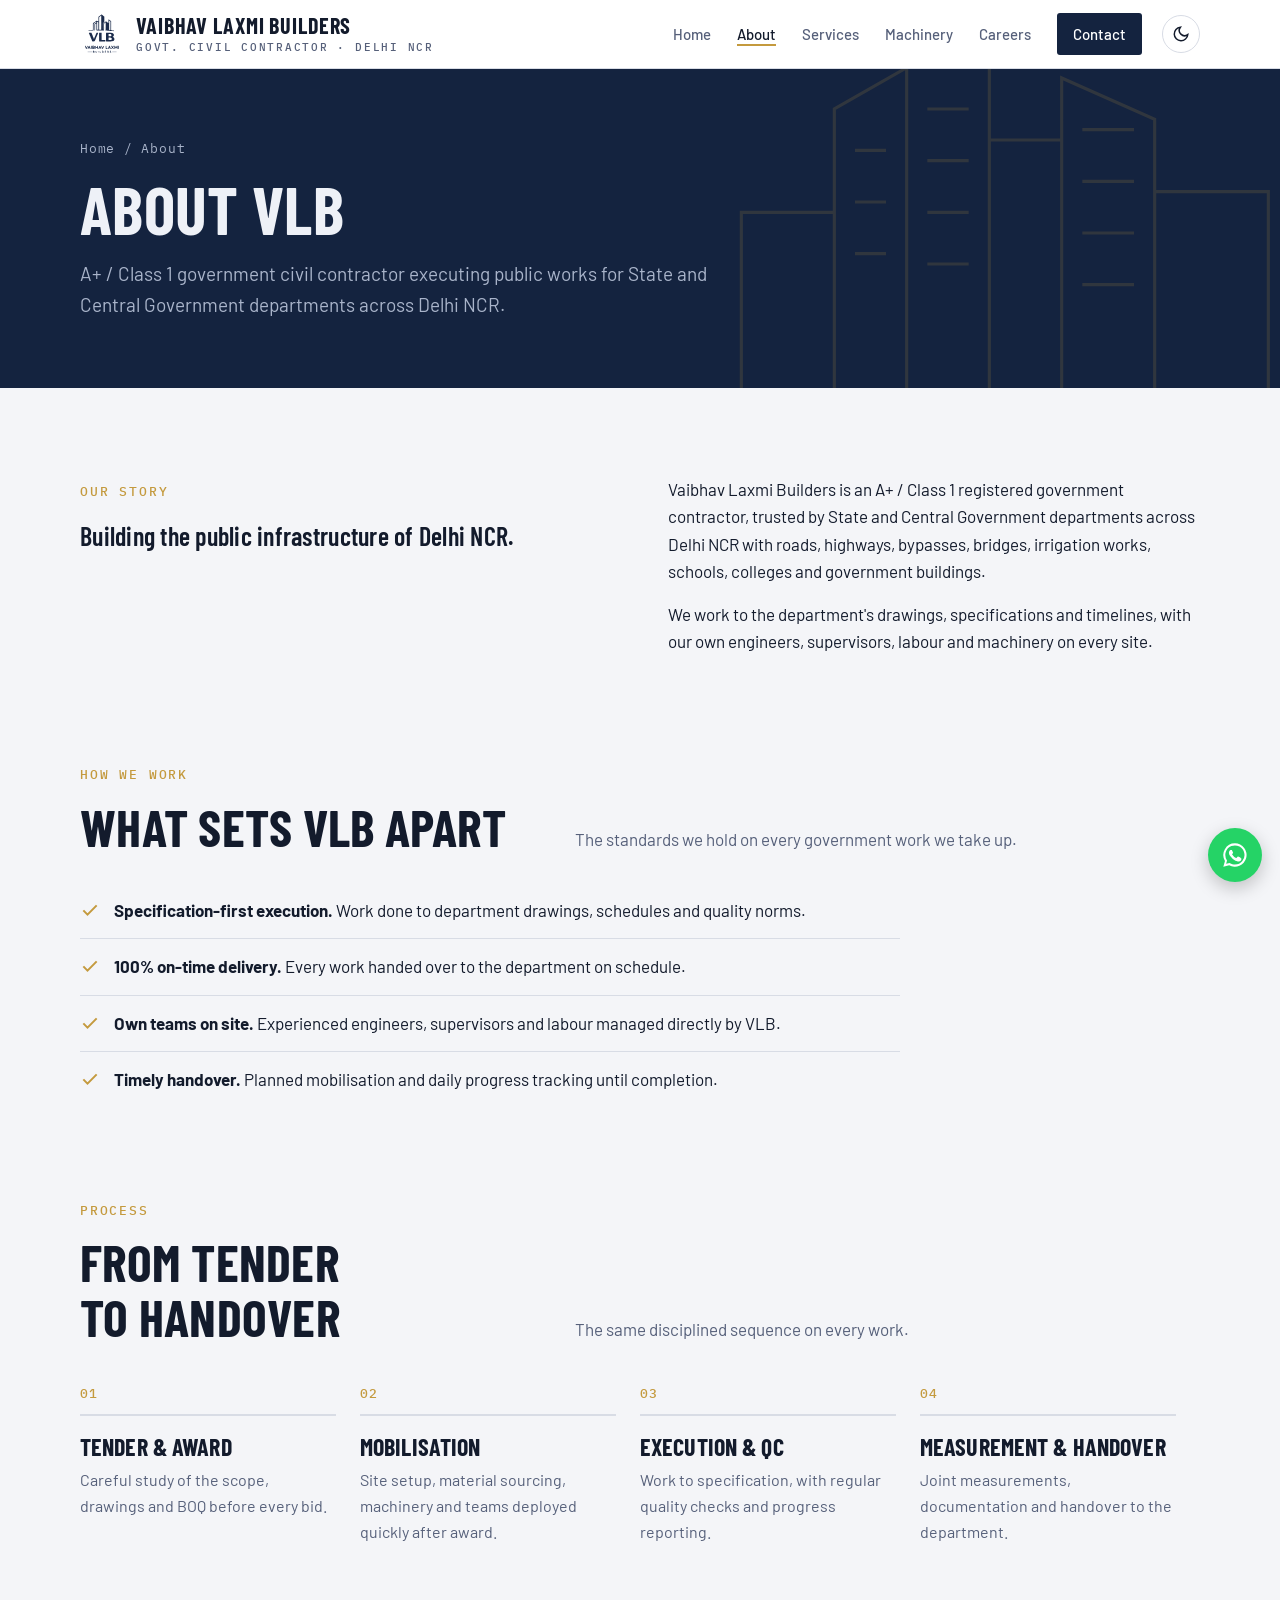
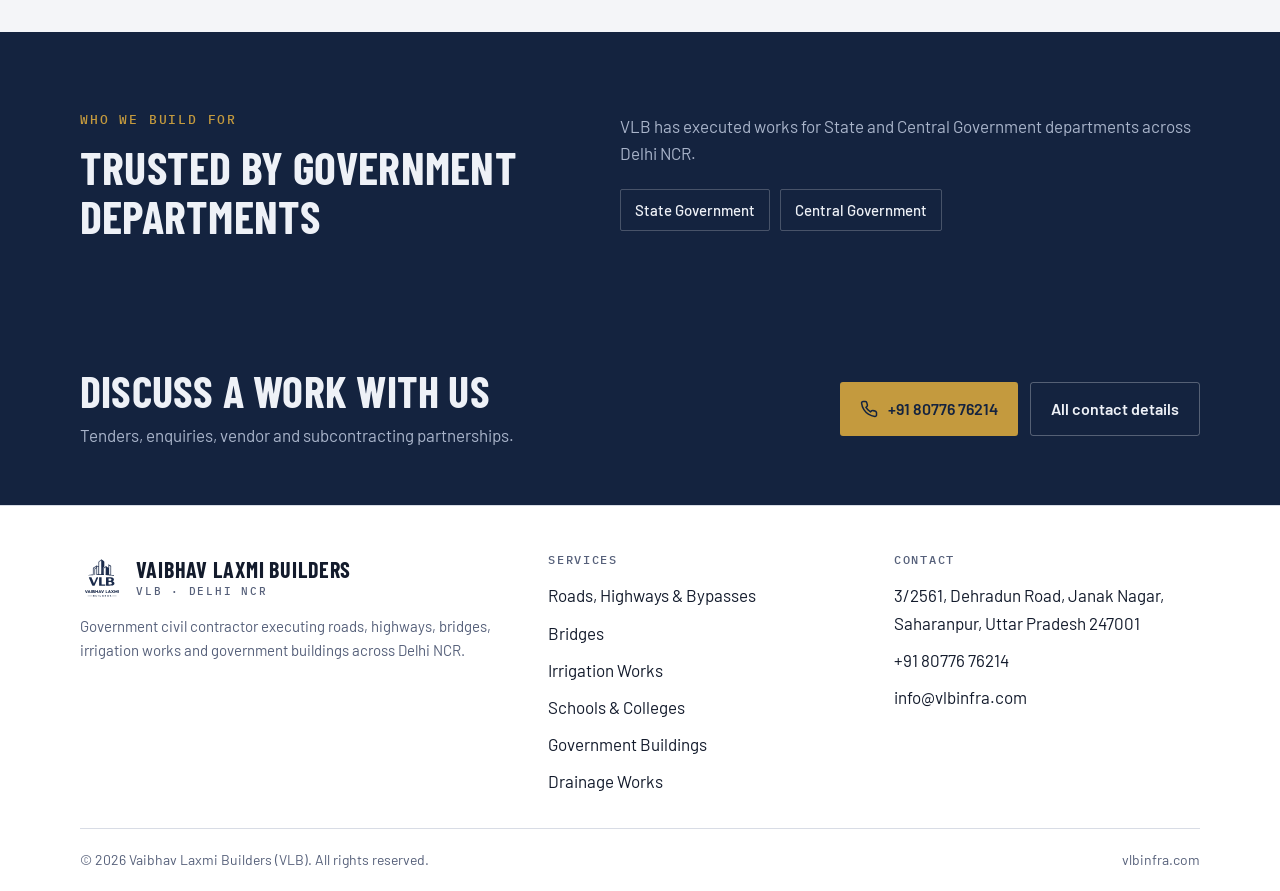
==== commit 6b8c6190: "Add Machinery & Resources page (equipment types, no counts) Co-Authored-By: Claude Opus 5.5 <noreply" ====
--- a/about.html
+++ b/about.html
@@ -19,7 +19,7 @@
 <link rel="preconnect" href="https://fonts.googleapis.com">
 <link rel="preconnect" href="https://fonts.gstatic.com" crossorigin>
 <link rel="stylesheet" href="https://fonts.googleapis.com/css2?family=Barlow+Condensed:wght@500;600;700&family=Barlow:wght@400;500;600&family=IBM+Plex+Mono:wght@400;500&display=swap">
-<link rel="stylesheet" href="assets/style.css?v=db4ec521">
+<link rel="stylesheet" href="assets/style.css?v=a7379055">
 </head>
 <body>
 <header class="top">
@@ -39,6 +39,7 @@
       <a href="index.html">Home</a>
       <a href="about.html" aria-current="page">About</a>
       <a href="services.html">Services</a>
+      <a href="machinery.html">Machinery</a>
       <a href="careers.html">Careers</a>
       <a class="cta" href="contact.html">Contact</a>
     </nav>
--- a/assets/style.css
+++ b/assets/style.css
@@ -354,3 +354,12 @@
 .apply-actions{display:flex;flex-wrap:wrap;gap:12px;align-items:center;align-content:center}
 @media (max-width:900px){.why-grid{grid-template-columns:1fr 1fr}.role{grid-template-columns:1fr}.role-act{align-items:flex-start;flex-direction:row}}
 @media (max-width:560px){.why-grid{grid-template-columns:1fr}.role{padding:20px}}
+
+/* Machinery */
+.mach-grid{display:grid;grid-template-columns:1fr 1fr;gap:20px}
+.mach{background:var(--surface);border:1px solid var(--line);border-top:3px solid var(--gold);padding:28px;min-width:0}
+.mach-head{display:flex;align-items:center;gap:14px;margin-bottom:20px}
+.mach-head svg{width:40px;height:40px;color:var(--gold);flex:none}
+.mach h2{font-size:26px;text-transform:uppercase}
+.mach .scope{grid-template-columns:1fr}
+@media (max-width:900px){.mach-grid{grid-template-columns:1fr}}
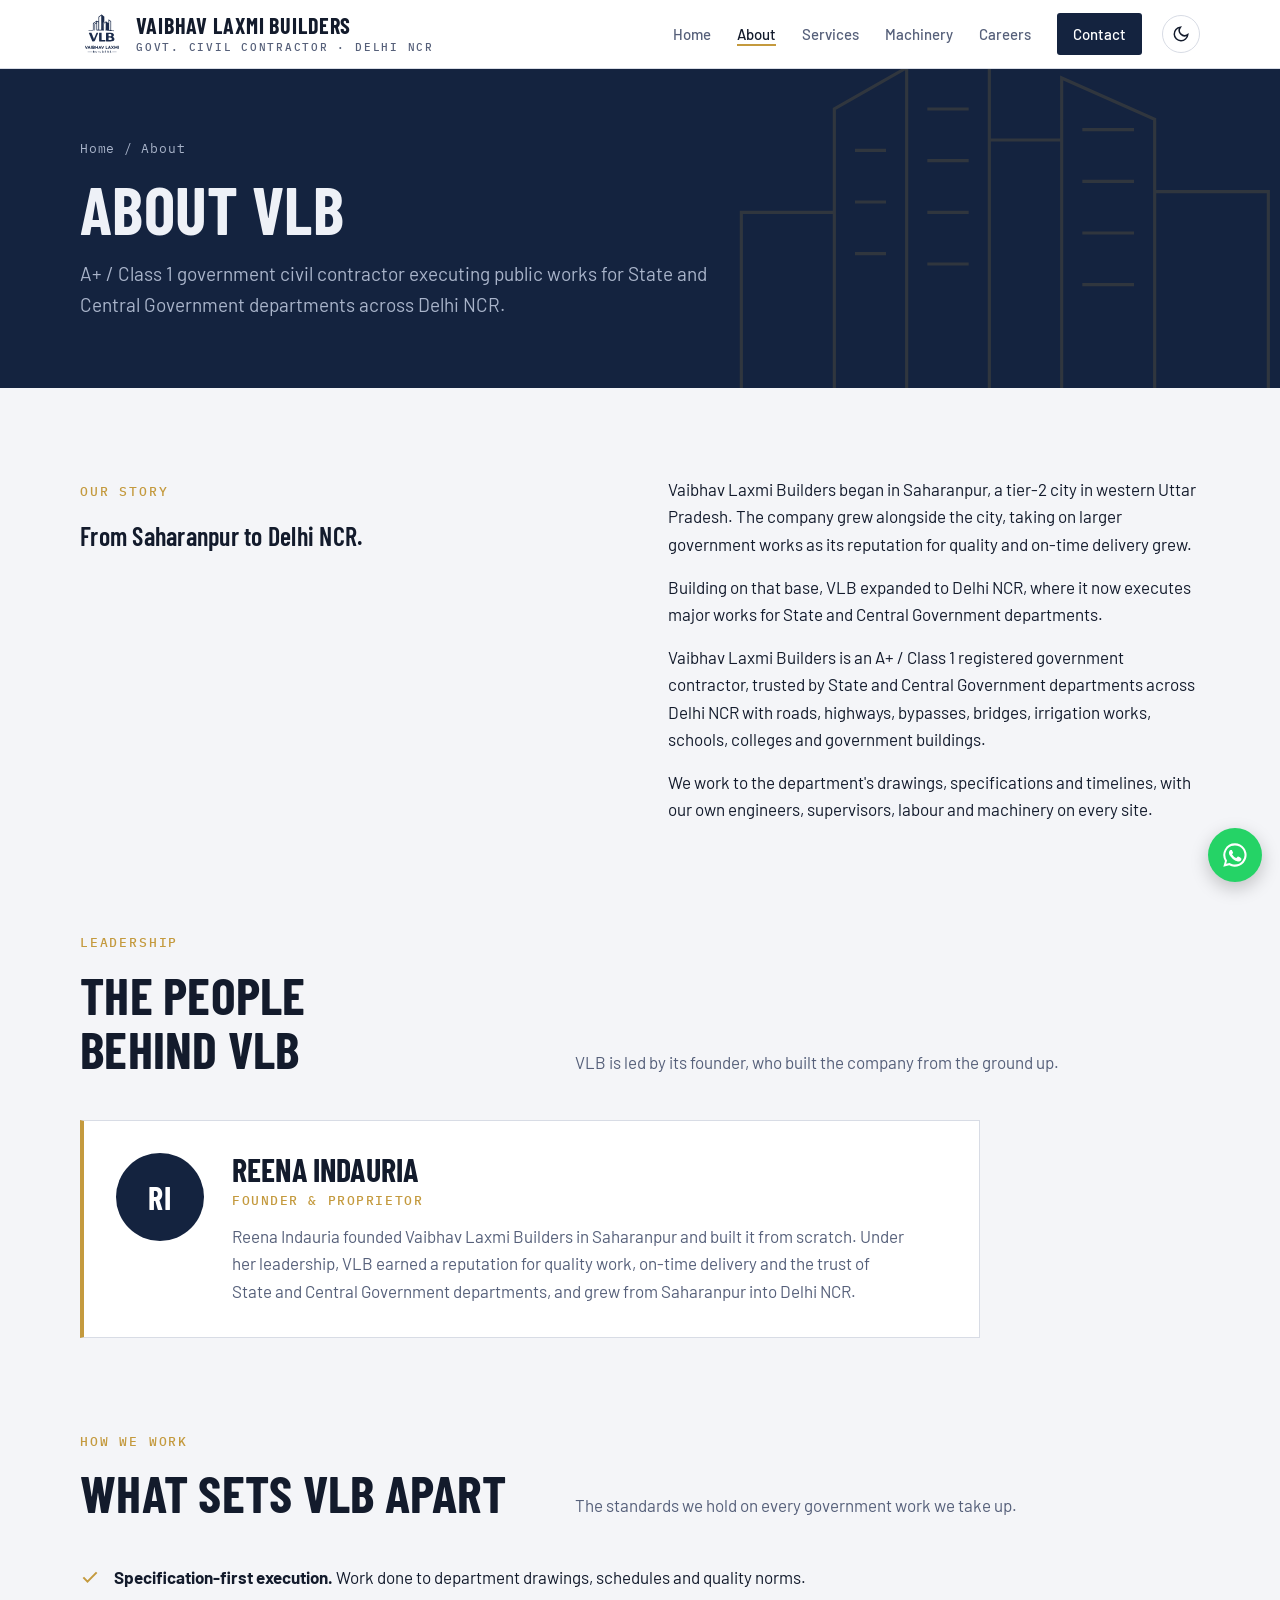
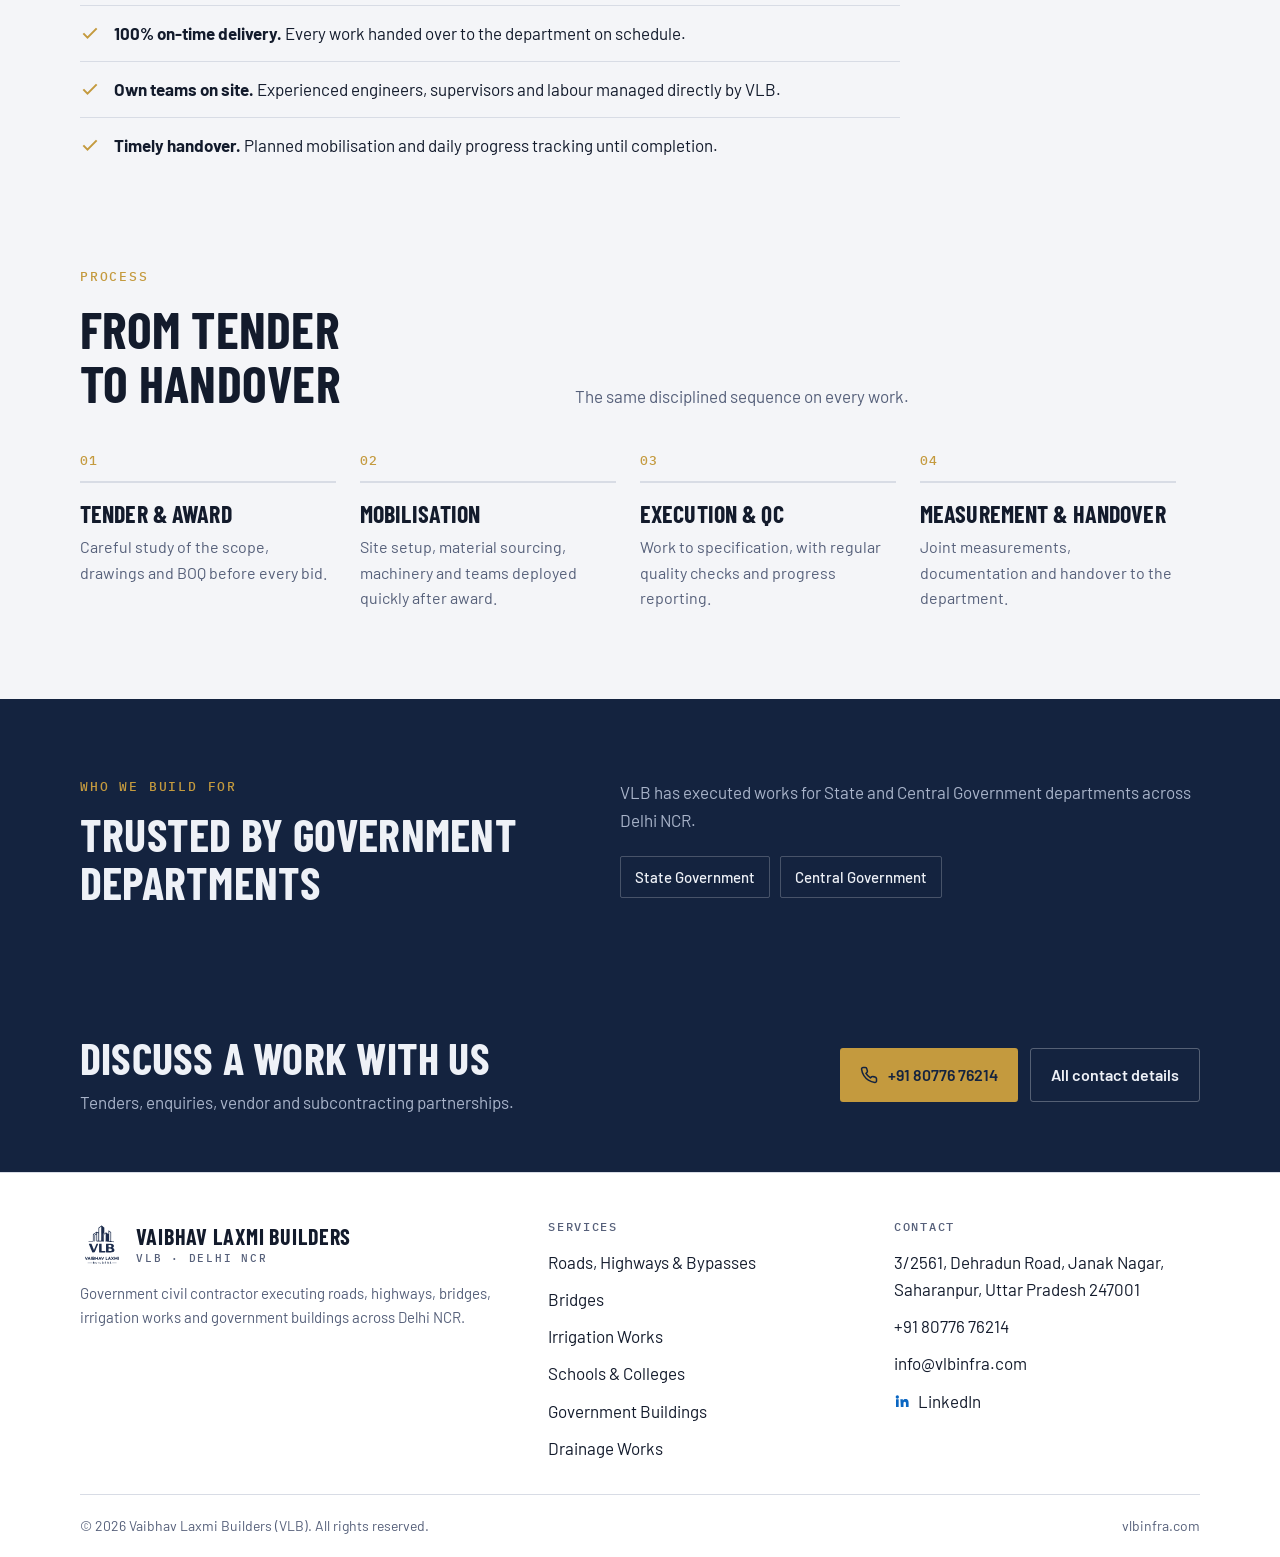
==== commit ff188dbb: "About: Our story and Leadership (Reena Indauria, Founder & Proprietor); LinkedIn links in footer and" ====
--- a/about.html
+++ b/about.html
@@ -19,7 +19,7 @@
 <link rel="preconnect" href="https://fonts.googleapis.com">
 <link rel="preconnect" href="https://fonts.gstatic.com" crossorigin>
 <link rel="stylesheet" href="https://fonts.googleapis.com/css2?family=Barlow+Condensed:wght@500;600;700&family=Barlow:wght@400;500;600&family=IBM+Plex+Mono:wght@400;500&display=swap">
-<link rel="stylesheet" href="assets/style.css?v=a7379055">
+<link rel="stylesheet" href="assets/style.css?v=4e46463f">
 </head>
 <body>
 <header class="top">
@@ -64,13 +64,32 @@
       <div class="about-grid">
         <div>
           <span class="eyebrow">Our story</span>
-          <p class="big" style="margin-top:16px">Building the public infrastructure of Delhi NCR.</p>
+          <p class="big" style="margin-top:16px">From Saharanpur to Delhi NCR.</p>
         </div>
         <div>
+          <p>Vaibhav Laxmi Builders began in Saharanpur, a tier-2 city in western Uttar Pradesh. The company grew alongside the city, taking on larger government works as its reputation for quality and on-time delivery grew.</p>
+          <p>Building on that base, VLB expanded to Delhi NCR, where it now executes major works for State and Central Government departments.</p>
           <p>Vaibhav Laxmi Builders is an A+ / Class 1 registered government contractor, trusted by State and Central Government departments across Delhi NCR with roads, highways, bypasses, bridges, irrigation works, schools, colleges and government buildings.</p>
           <p>We work to the department's drawings, specifications and timelines, with our own engineers, supervisors, labour and machinery on every site.</p>
         </div>
       </div>
+    </div>
+  </section>
+
+  <section class="block" id="leadership" style="padding-top:0">
+    <div class="wrap">
+      <div class="head">
+        <div><span class="eyebrow">Leadership</span><h2>The people behind VLB</h2></div>
+        <p>VLB is led by its founder, who built the company from the ground up.</p>
+      </div>
+      <article class="leader">
+        <div class="leader-mark" aria-hidden="true">RI</div>
+        <div>
+          <h3>Reena Indauria</h3>
+          <span class="leader-role">Founder &amp; Proprietor</span>
+          <p>Reena Indauria founded Vaibhav Laxmi Builders in Saharanpur and built it from scratch. Under her leadership, VLB earned a reputation for quality work, on-time delivery and the trust of State and Central Government departments, and grew from Saharanpur into Delhi NCR.</p>
+        </div>
+      </article>
     </div>
   </section>
 
@@ -152,6 +171,7 @@
           <li>3/2561, Dehradun Road, Janak Nagar, Saharanpur, Uttar Pradesh 247001</li>
           <li><a href="tel:+918077676214">+91 80776 76214</a></li>
           <li><a href="mailto:info@vlbinfra.com">info@vlbinfra.com</a></li>
+          <li><a class="li-link" href="https://www.linkedin.com/company/vlb-vaibhav-laxmi-builders/" target="_blank" rel="noopener"><svg viewBox="0 0 24 24" fill="currentColor" aria-hidden="true"><path d="M4.98 3.5a2.5 2.5 0 1 1 0 5 2.5 2.5 0 0 1 0-5zM3 9.5h4V21H3zM9.5 9.5h3.8v1.6h.06c.53-1 1.83-2.06 3.77-2.06 4.03 0 4.77 2.65 4.77 6.1V21h-4v-5.1c0-1.22-.02-2.79-1.7-2.79-1.7 0-1.96 1.33-1.96 2.7V21h-4z"/></svg>LinkedIn</a></li>
         </ul>
       </div>
     </div>
--- a/assets/style.css
+++ b/assets/style.css
@@ -363,3 +363,17 @@
 .mach h2{font-size:26px;text-transform:uppercase}
 .mach .scope{grid-template-columns:1fr}
 @media (max-width:900px){.mach-grid{grid-template-columns:1fr}}
+
+/* Leadership */
+.leader{display:grid;grid-template-columns:auto 1fr;gap:28px;align-items:start;background:var(--surface);border:1px solid var(--line);border-left:4px solid var(--gold);padding:32px;max-width:900px}
+.leader-mark{width:88px;height:88px;border-radius:50%;background:var(--navy);color:#fff;display:grid;place-items:center;font:700 32px/1 var(--f-display);letter-spacing:.04em}
+.leader h3{font-size:32px;text-transform:uppercase}
+.leader-role{display:block;font:500 13px/1 var(--f-mono);letter-spacing:.12em;text-transform:uppercase;color:var(--gold);margin-top:8px}
+.leader p{margin:16px 0 0;color:var(--muted);max-width:40em}
+@media (max-width:560px){.leader{grid-template-columns:1fr;padding:24px}.leader-mark{width:72px;height:72px;font-size:26px}}
+/* LinkedIn links */
+.li-link{display:inline-flex;align-items:center;gap:8px}
+.li-link svg{width:16px;height:16px;color:#0a66c2}
+.follow{margin:20px 0 0;font-weight:600}
+.follow a{text-decoration:none;color:var(--ink)}
+.follow a:hover{color:var(--gold)}
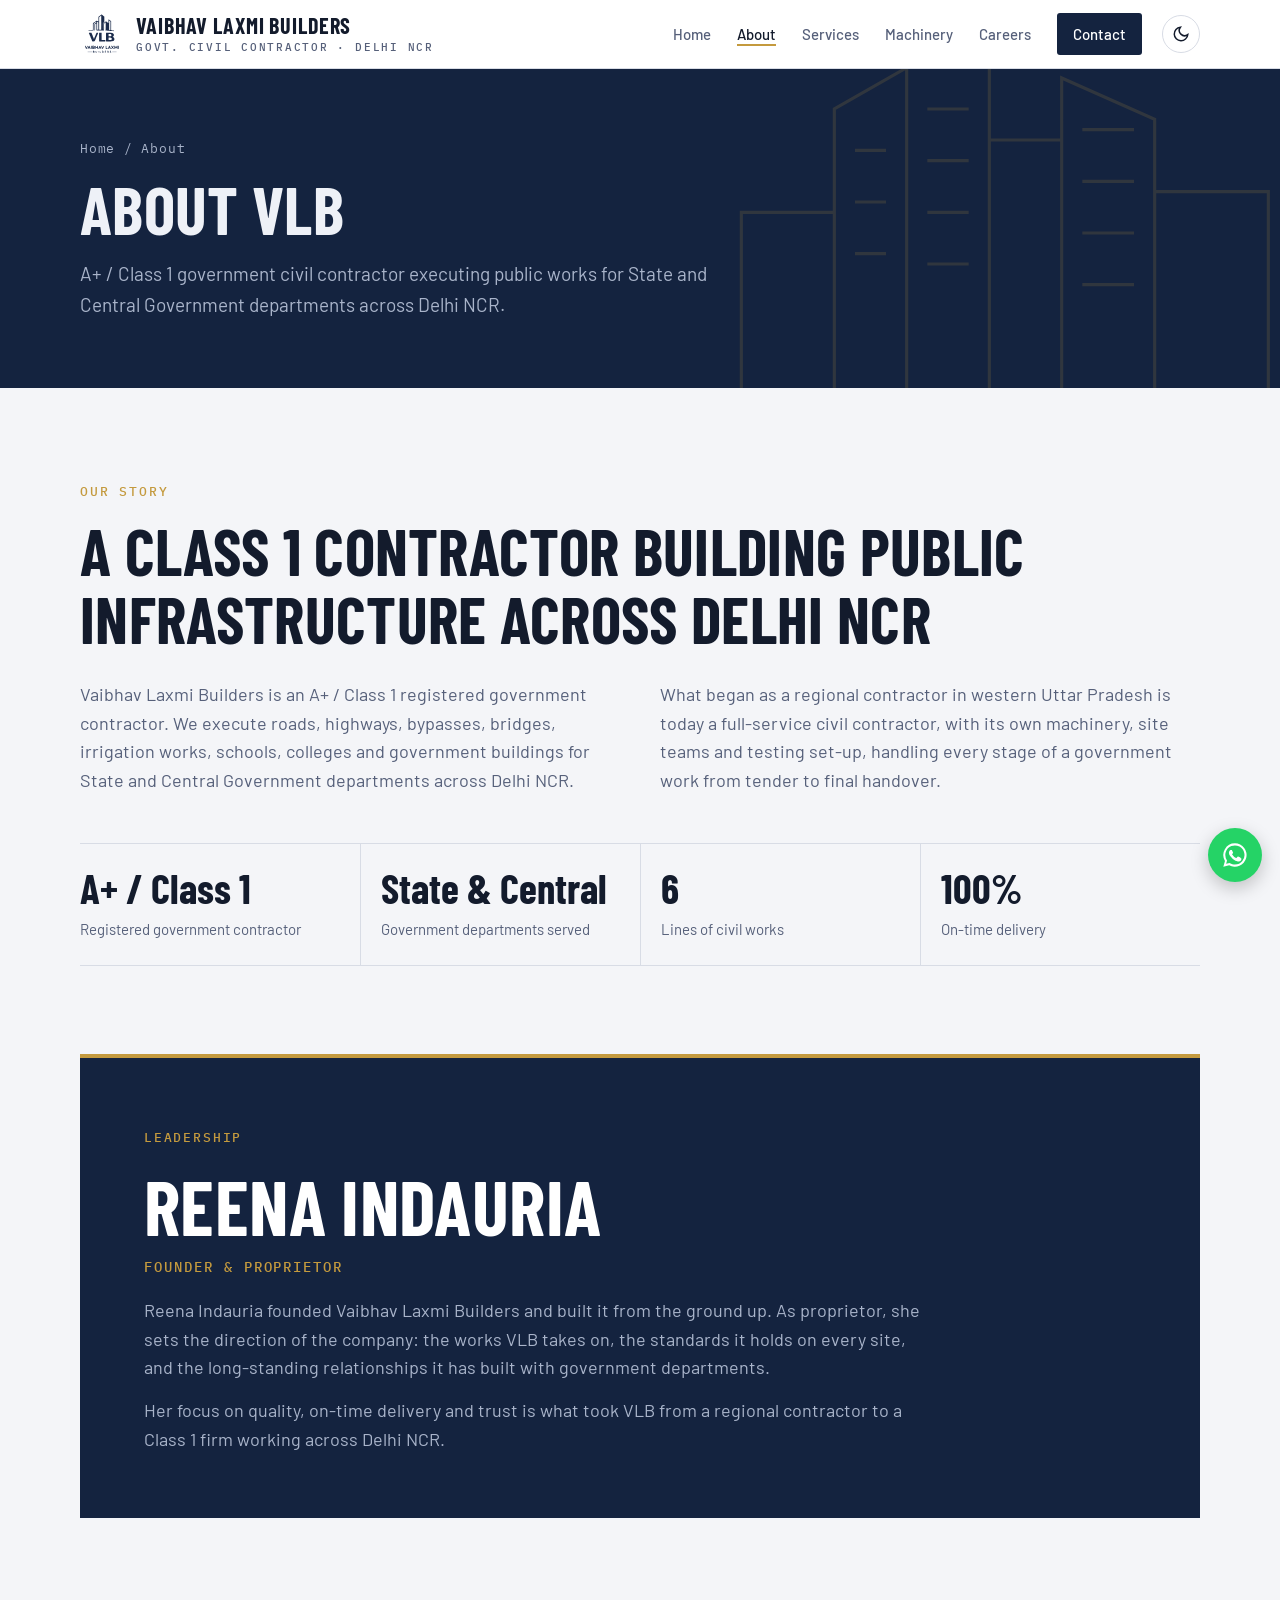
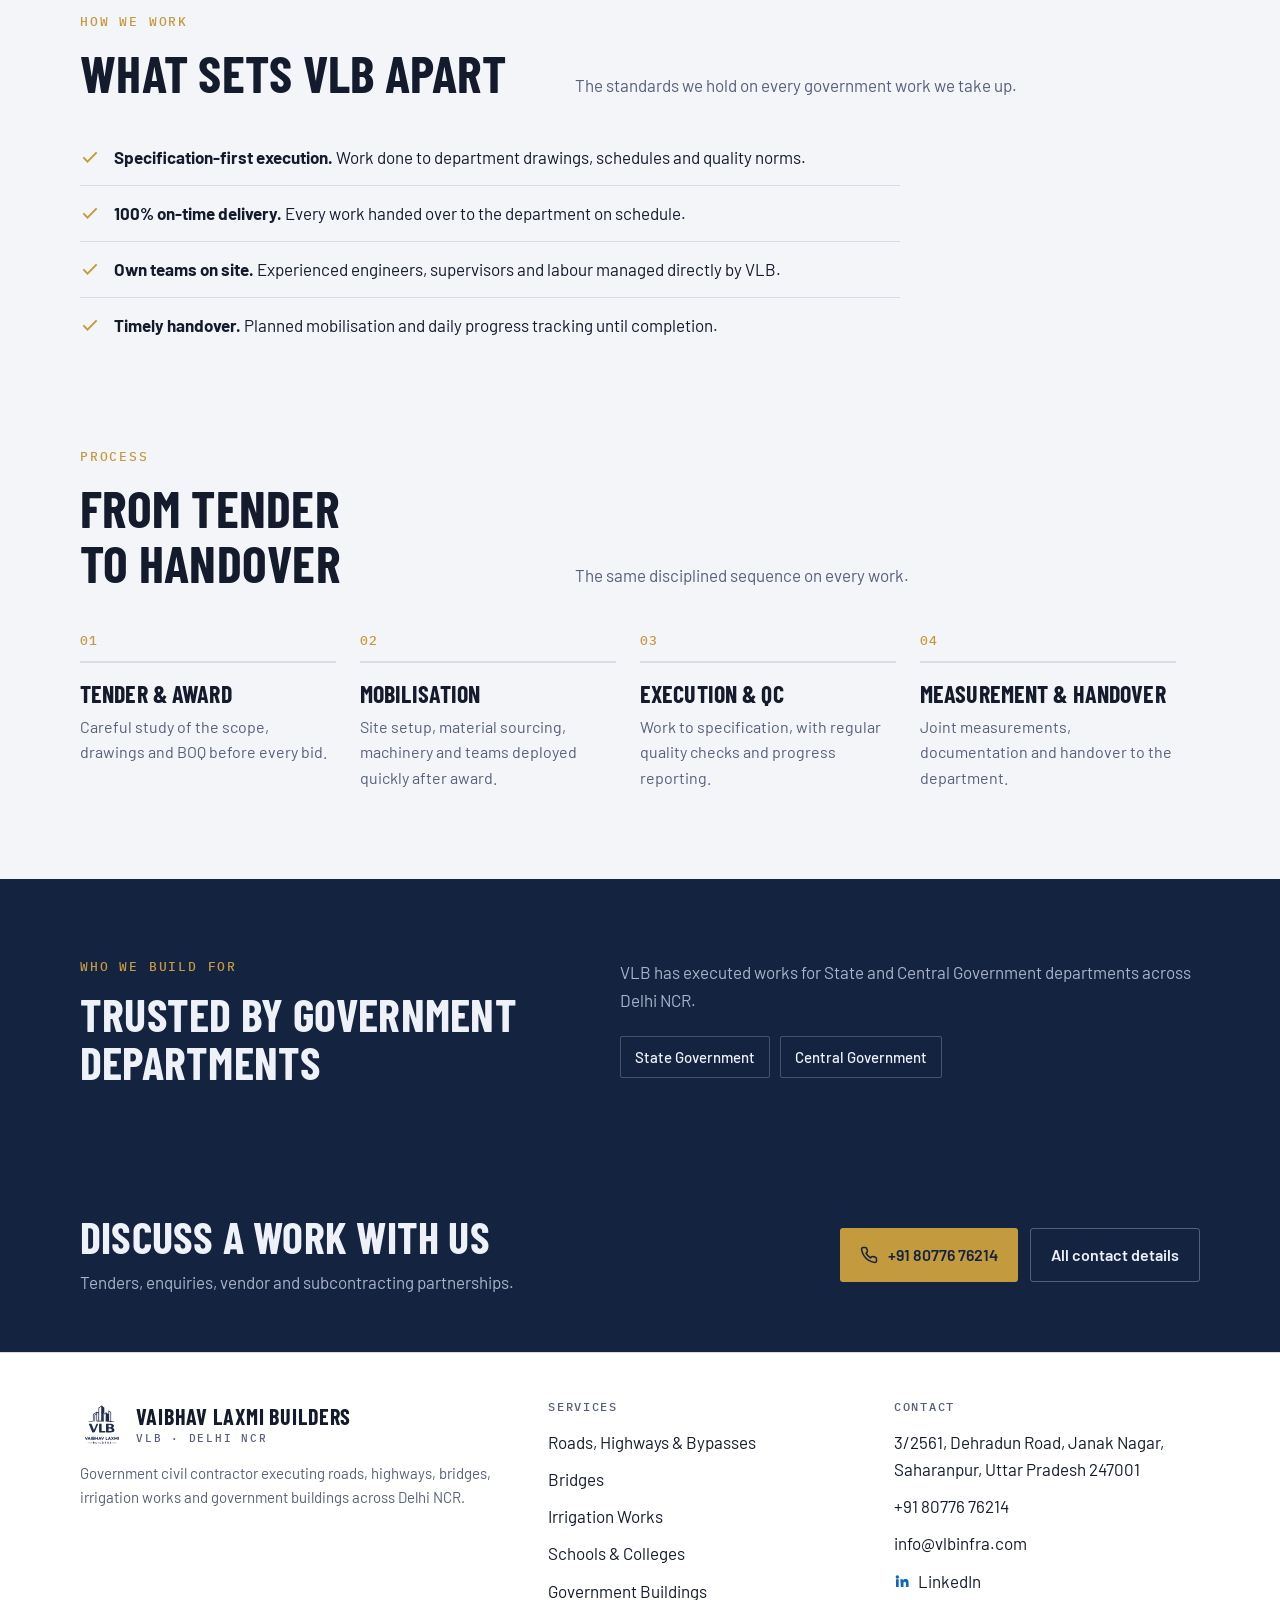
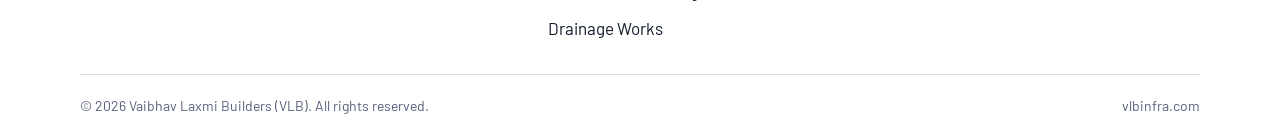
==== commit c9ec14a6: "About: bigger story with stats row; separate, bolder Leadership block; less Saharanpur Co-Authored-B" ====
--- a/about.html
+++ b/about.html
@@ -19,7 +19,7 @@
 <link rel="preconnect" href="https://fonts.googleapis.com">
 <link rel="preconnect" href="https://fonts.gstatic.com" crossorigin>
 <link rel="stylesheet" href="https://fonts.googleapis.com/css2?family=Barlow+Condensed:wght@500;600;700&family=Barlow:wght@400;500;600&family=IBM+Plex+Mono:wght@400;500&display=swap">
-<link rel="stylesheet" href="assets/style.css?v=4e46463f">
+<link rel="stylesheet" href="assets/style.css?v=de7d4833">
 </head>
 <body>
 <header class="top">
@@ -61,35 +61,32 @@
 
   <section class="block">
     <div class="wrap">
-      <div class="about-grid">
-        <div>
-          <span class="eyebrow">Our story</span>
-          <p class="big" style="margin-top:16px">From Saharanpur to Delhi NCR.</p>
+      <div class="story">
+        <span class="eyebrow">Our story</span>
+        <h2>A Class 1 contractor building public infrastructure across Delhi NCR</h2>
+        <div class="story-cols">
+          <p>Vaibhav Laxmi Builders is an A+ / Class 1 registered government contractor. We execute roads, highways, bypasses, bridges, irrigation works, schools, colleges and government buildings for State and Central Government departments across Delhi NCR.</p>
+          <p>What began as a regional contractor in western Uttar Pradesh is today a full-service civil contractor, with its own machinery, site teams and testing set-up, handling every stage of a government work from tender to final handover.</p>
         </div>
-        <div>
-          <p>Vaibhav Laxmi Builders began in Saharanpur, a tier-2 city in western Uttar Pradesh. The company grew alongside the city, taking on larger government works as its reputation for quality and on-time delivery grew.</p>
-          <p>Building on that base, VLB expanded to Delhi NCR, where it now executes major works for State and Central Government departments.</p>
-          <p>Vaibhav Laxmi Builders is an A+ / Class 1 registered government contractor, trusted by State and Central Government departments across Delhi NCR with roads, highways, bypasses, bridges, irrigation works, schools, colleges and government buildings.</p>
-          <p>We work to the department's drawings, specifications and timelines, with our own engineers, supervisors, labour and machinery on every site.</p>
-        </div>
+      </div>
+      <div class="story-stats">
+        <div><b>A+ / Class 1</b><span>Registered government contractor</span></div>
+        <div><b>State &amp; Central</b><span>Government departments served</span></div>
+        <div><b>6</b><span>Lines of civil works</span></div>
+        <div><b>100%</b><span>On-time delivery</span></div>
       </div>
     </div>
   </section>
 
   <section class="block" id="leadership" style="padding-top:0">
     <div class="wrap">
-      <div class="head">
-        <div><span class="eyebrow">Leadership</span><h2>The people behind VLB</h2></div>
-        <p>VLB is led by its founder, who built the company from the ground up.</p>
+      <div class="leader">
+        <span class="eyebrow">Leadership</span>
+        <h2>Reena Indauria</h2>
+        <span class="leader-role">Founder &amp; Proprietor</span>
+        <p>Reena Indauria founded Vaibhav Laxmi Builders and built it from the ground up. As proprietor, she sets the direction of the company: the works VLB takes on, the standards it holds on every site, and the long-standing relationships it has built with government departments.</p>
+        <p>Her focus on quality, on-time delivery and trust is what took VLB from a regional contractor to a Class 1 firm working across Delhi NCR.</p>
       </div>
-      <article class="leader">
-        <div class="leader-mark" aria-hidden="true">RI</div>
-        <div>
-          <h3>Reena Indauria</h3>
-          <span class="leader-role">Founder &amp; Proprietor</span>
-          <p>Reena Indauria founded Vaibhav Laxmi Builders in Saharanpur and built it from scratch. Under her leadership, VLB earned a reputation for quality work, on-time delivery and the trust of State and Central Government departments, and grew from Saharanpur into Delhi NCR.</p>
-        </div>
-      </article>
     </div>
   </section>
 
--- a/assets/style.css
+++ b/assets/style.css
@@ -364,13 +364,22 @@
 .mach .scope{grid-template-columns:1fr}
 @media (max-width:900px){.mach-grid{grid-template-columns:1fr}}
 
-/* Leadership */
-.leader{display:grid;grid-template-columns:auto 1fr;gap:28px;align-items:start;background:var(--surface);border:1px solid var(--line);border-left:4px solid var(--gold);padding:32px;max-width:900px}
-.leader-mark{width:88px;height:88px;border-radius:50%;background:var(--navy);color:#fff;display:grid;place-items:center;font:700 32px/1 var(--f-display);letter-spacing:.04em}
-.leader h3{font-size:32px;text-transform:uppercase}
-.leader-role{display:block;font:500 13px/1 var(--f-mono);letter-spacing:.12em;text-transform:uppercase;color:var(--gold);margin-top:8px}
-.leader p{margin:16px 0 0;color:var(--muted);max-width:40em}
-@media (max-width:560px){.leader{grid-template-columns:1fr;padding:24px}.leader-mark{width:72px;height:72px;font-size:26px}}
+/* About: story + leadership */
+.story h2{font-size:clamp(36px,5vw,64px);text-transform:uppercase;margin-top:14px;max-width:16em}
+.story-cols{display:grid;grid-template-columns:1fr 1fr;gap:40px;margin-top:28px}
+.story-cols p{margin:0;font-size:18px;color:var(--muted)}
+.story-stats{display:grid;grid-template-columns:repeat(4,1fr);margin-top:48px;border-top:1px solid var(--line);border-bottom:1px solid var(--line)}
+.story-stats div{padding:24px 20px;border-left:1px solid var(--line);min-width:0}
+.story-stats div:first-child{border-left:0;padding-left:0}
+.story-stats b{display:block;font:700 clamp(28px,3.2vw,42px)/1 var(--f-display);color:var(--ink)}
+.story-stats span{display:block;margin-top:8px;color:var(--muted);font-size:15px}
+.leader{background:var(--navy);color:var(--on-navy);padding:clamp(32px,5vw,64px);border-top:4px solid var(--gold)}
+.leader h2{font-size:clamp(44px,6vw,80px);text-transform:uppercase;margin-top:16px;color:#fff}
+.leader-role{display:block;font:500 14px/1 var(--f-mono);letter-spacing:.14em;text-transform:uppercase;color:var(--gold);margin-top:14px}
+.leader p{margin:22px 0 0;color:var(--on-navy-muted);font-size:18px;max-width:44em}
+.leader p + p{margin-top:14px}
+@media (max-width:900px){.story-cols{grid-template-columns:1fr;gap:16px}.story-stats{grid-template-columns:1fr 1fr}.story-stats div:nth-child(3){border-left:0;padding-left:0}.story-stats div:nth-child(n+3){border-top:1px solid var(--line)}}
+@media (max-width:560px){.story-stats{grid-template-columns:1fr}.story-stats div{border-left:0;padding-left:0;border-top:1px solid var(--line)}.story-stats div:first-child{border-top:0}}
 /* LinkedIn links */
 .li-link{display:inline-flex;align-items:center;gap:8px}
 .li-link svg{width:16px;height:16px;color:#0a66c2}
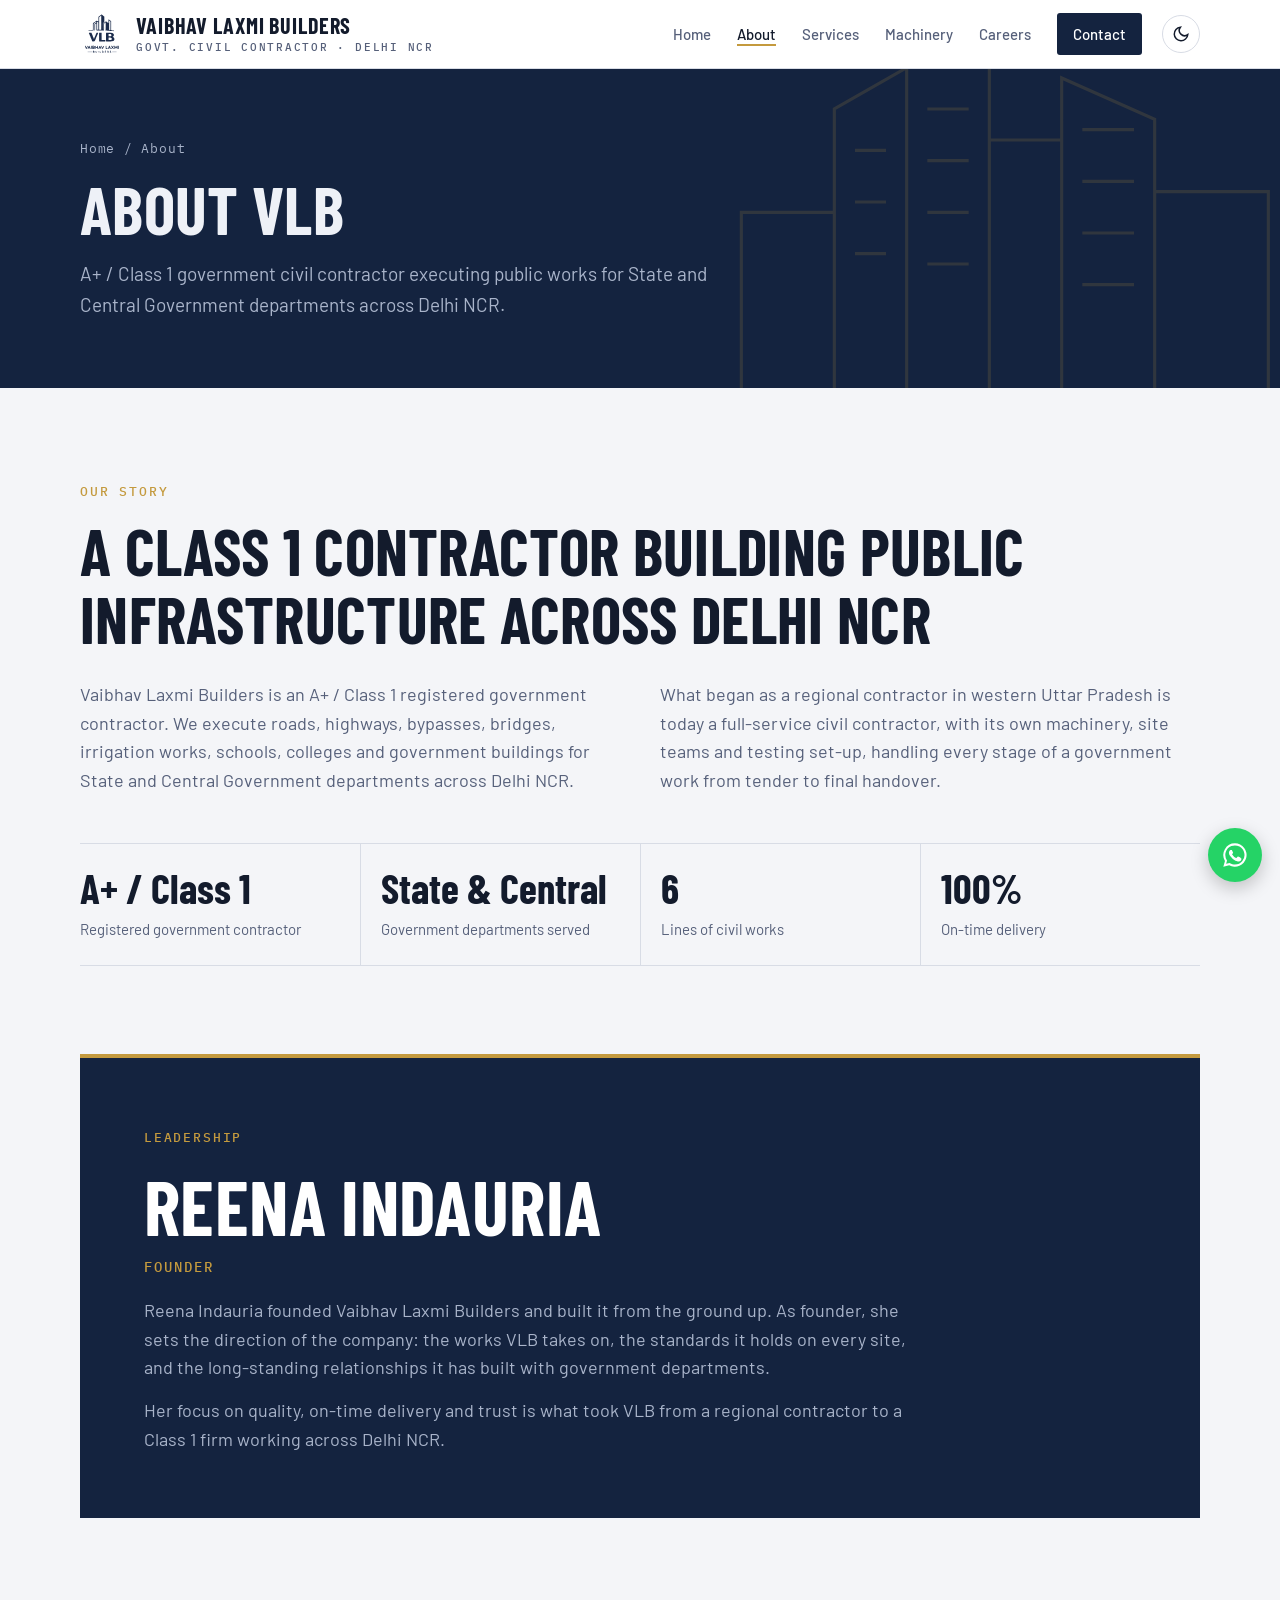
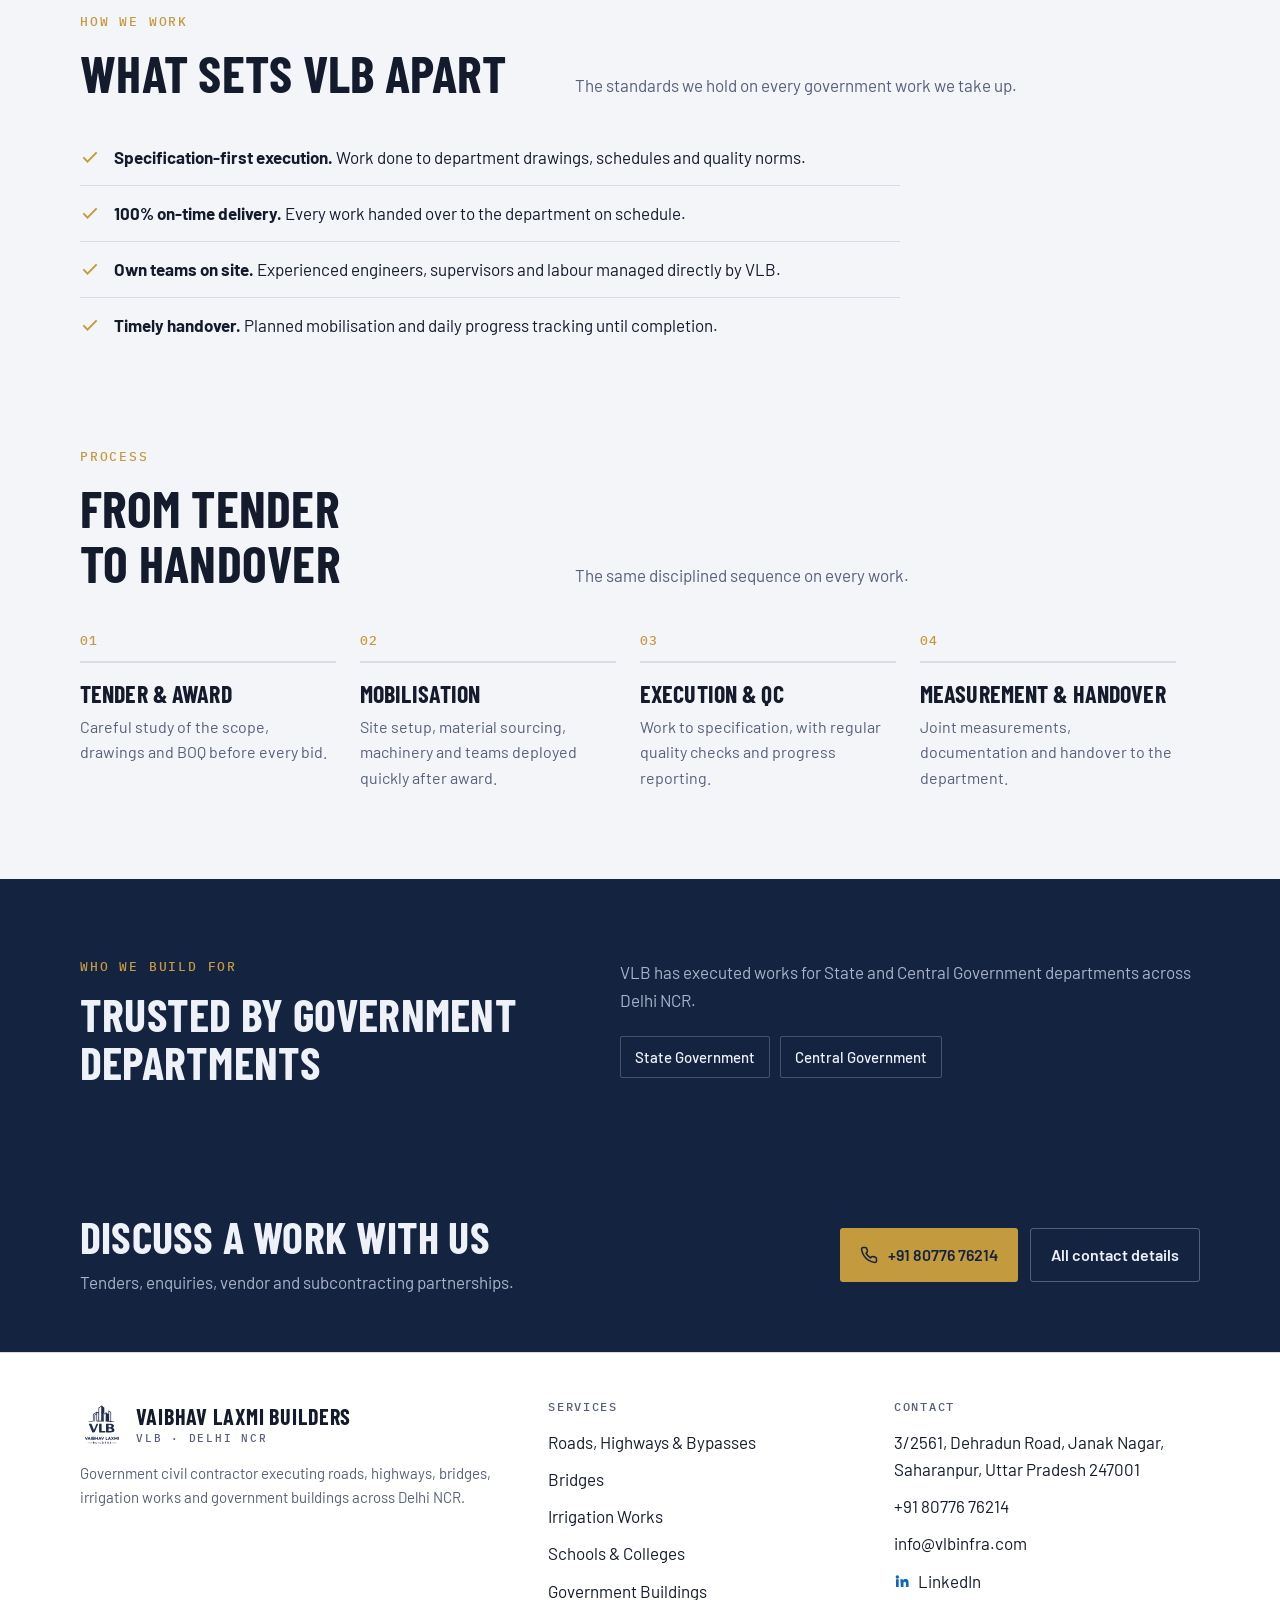
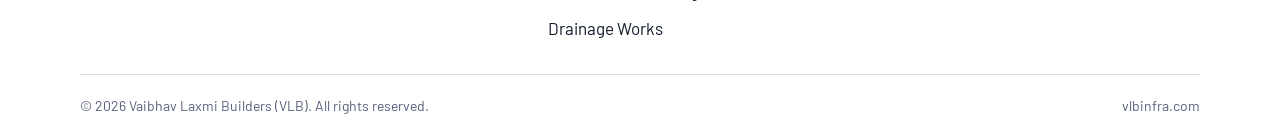
==== commit 3178a12e: "Leadership: title Founder Co-Authored-By: Claude Opus 5.5 <noreply@anthropic.com> Claude-Session: ht" ====
--- a/about.html
+++ b/about.html
@@ -83,8 +83,8 @@
       <div class="leader">
         <span class="eyebrow">Leadership</span>
         <h2>Reena Indauria</h2>
-        <span class="leader-role">Founder &amp; Proprietor</span>
-        <p>Reena Indauria founded Vaibhav Laxmi Builders and built it from the ground up. As proprietor, she sets the direction of the company: the works VLB takes on, the standards it holds on every site, and the long-standing relationships it has built with government departments.</p>
+        <span class="leader-role">Founder</span>
+        <p>Reena Indauria founded Vaibhav Laxmi Builders and built it from the ground up. As founder, she sets the direction of the company: the works VLB takes on, the standards it holds on every site, and the long-standing relationships it has built with government departments.</p>
         <p>Her focus on quality, on-time delivery and trust is what took VLB from a regional contractor to a Class 1 firm working across Delhi NCR.</p>
       </div>
     </div>
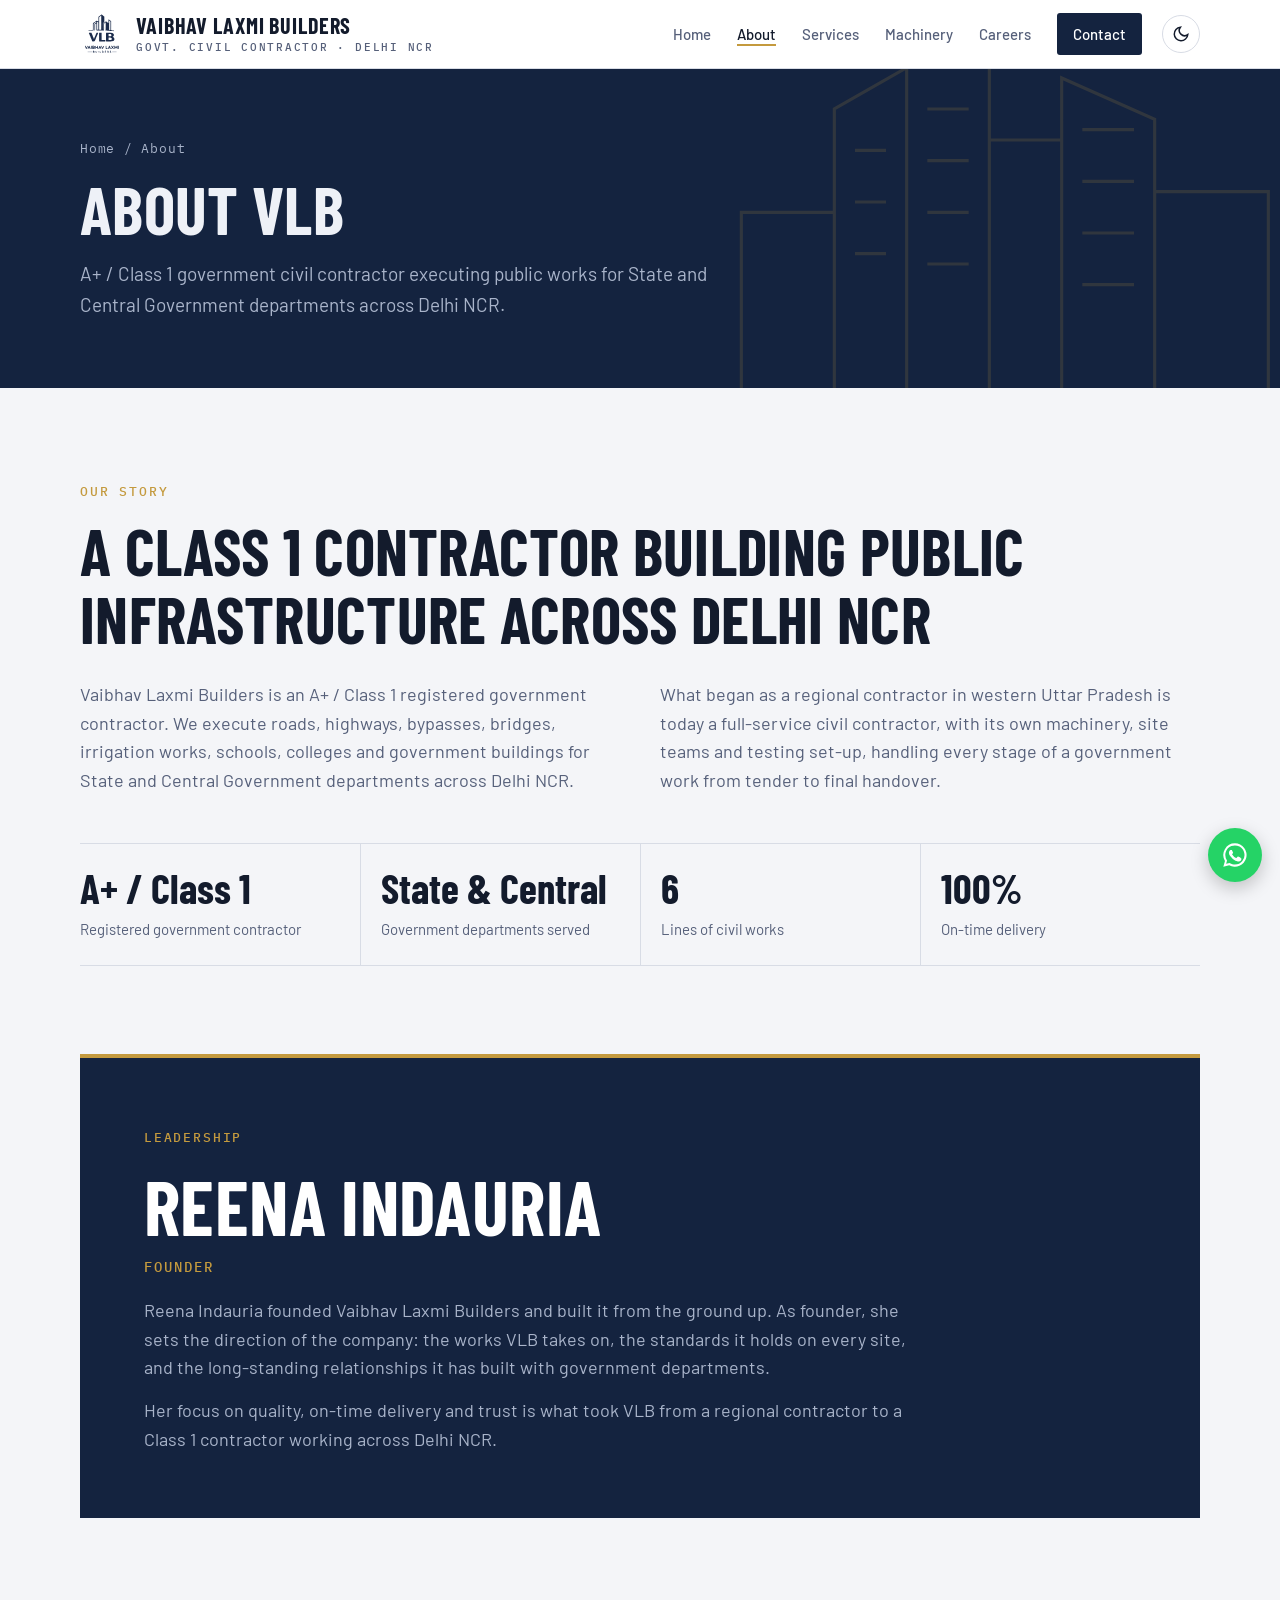
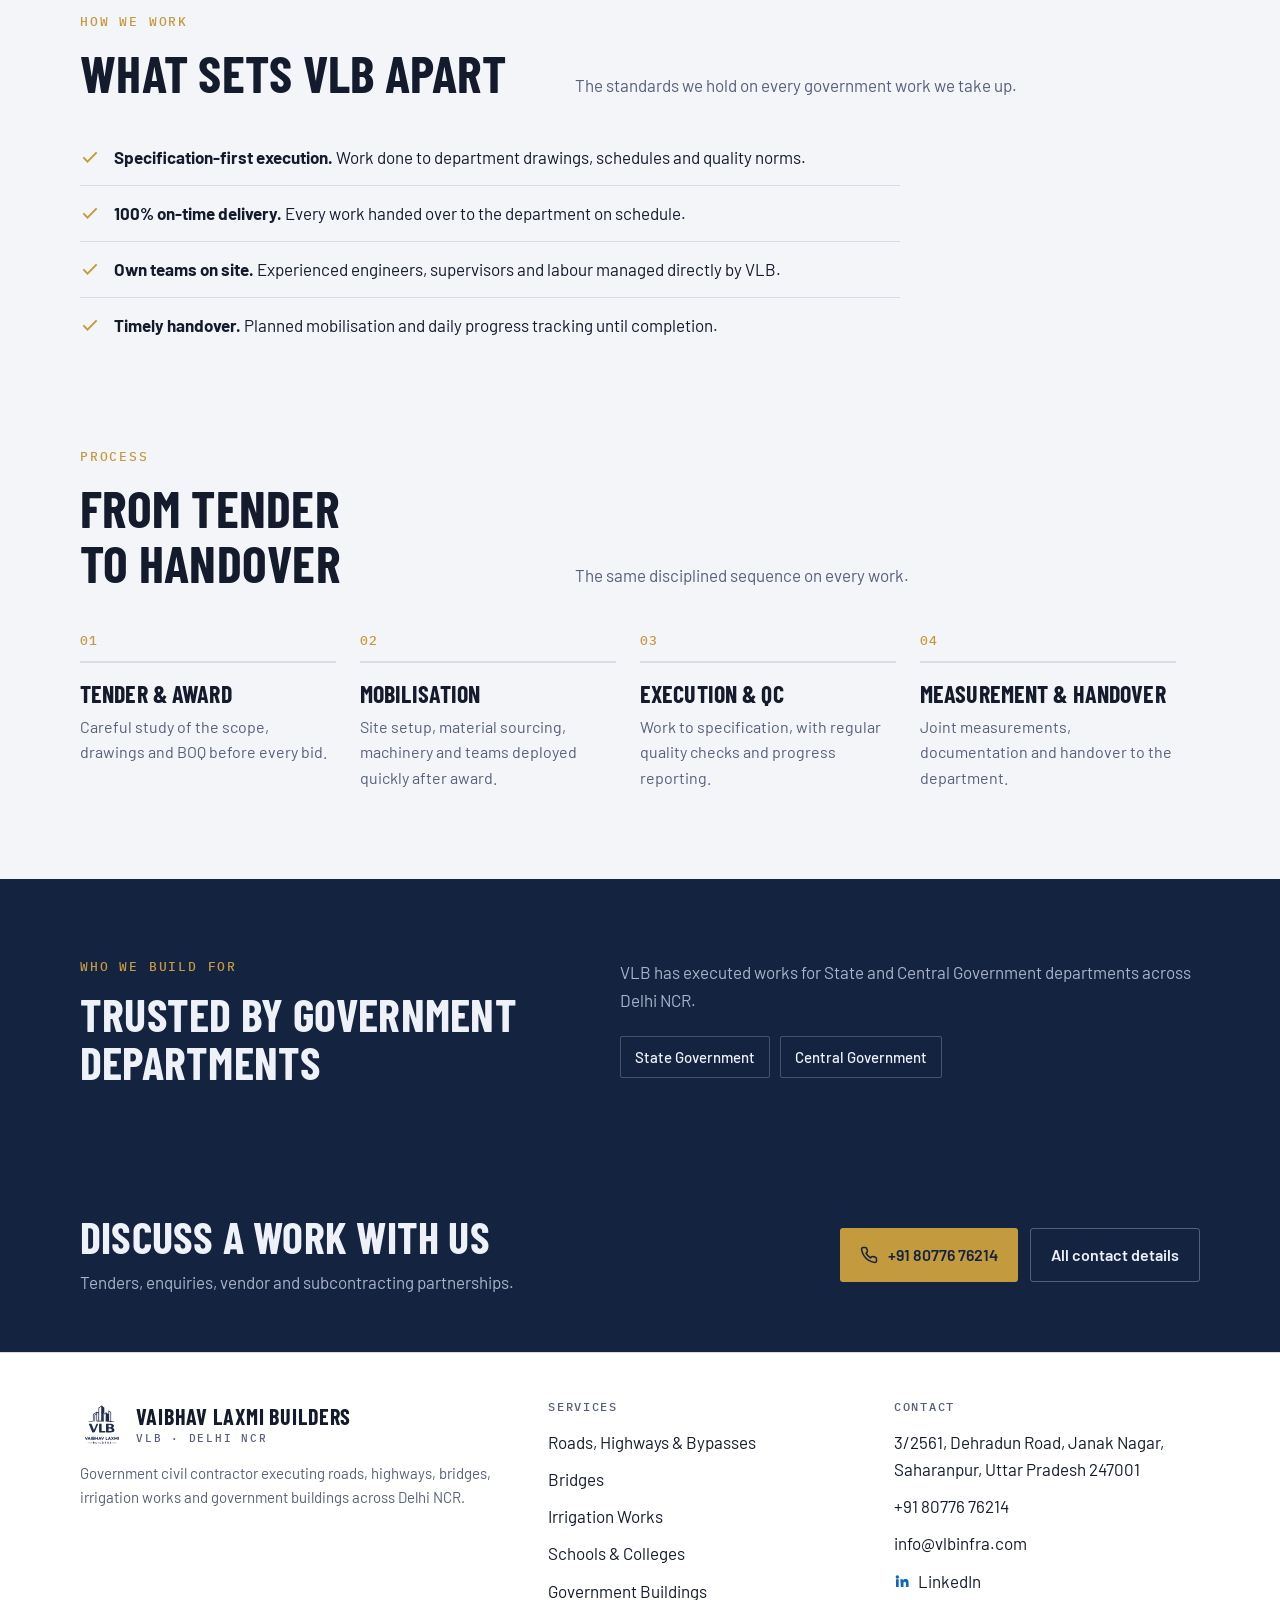
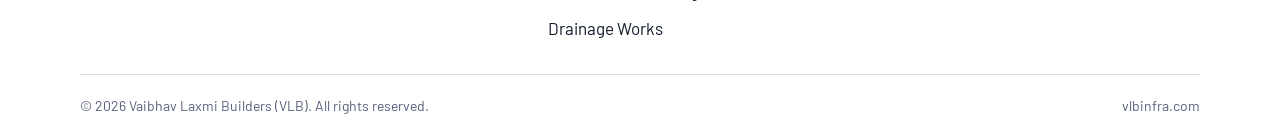
==== commit be2d77cc: "Replace the word 'firm' Co-Authored-By: Claude Opus 5.5 <noreply@anthropic.com> Claude-Session: http" ====
--- a/about.html
+++ b/about.html
@@ -11,7 +11,8 @@
 <meta property="og:title" content="About | Vaibhav Laxmi Builders (VLB)">
 <meta property="og:description" content="About Vaibhav Laxmi Builders (VLB): A+ / Class 1 government civil contractor executing public works across Delhi NCR.">
 <meta property="og:type" content="website">
-<meta property="og:url" content="https://www.vlbinfra.com/about.html">
+<meta property="og:url" content="https://www.vlbinfra.com/about">
+<link rel="canonical" href="https://www.vlbinfra.com/about">
 <meta property="og:image" content="https://www.vlbinfra.com/assets/logo.png">
 <link rel="icon" href="assets/favicon.svg" type="image/svg+xml">
 <link rel="icon" href="assets/favicon-32.png" sizes="32x32" type="image/png">
@@ -24,7 +25,7 @@
 <body>
 <header class="top">
   <div class="wrap">
-    <a class="brand" href="index.html" aria-label="Vaibhav Laxmi Builders home">
+    <a class="brand" href="/" aria-label="Vaibhav Laxmi Builders home">
       <span class="mark"><img src="assets/logo.svg" alt="VLB logo"></span>
       <span><b>Vaibhav Laxmi Builders</b><small>Govt. Civil Contractor · Delhi NCR</small></span>
     </a>
@@ -36,12 +37,12 @@
       <svg viewBox="0 0 24 24" fill="none" stroke="currentColor" stroke-width="2"><path d="M3 6h18M3 12h18M3 18h18"/></svg>
     </button>
     <nav class="nav" id="site-nav" aria-label="Main">
-      <a href="index.html">Home</a>
-      <a href="about.html" aria-current="page">About</a>
-      <a href="services.html">Services</a>
-      <a href="machinery.html">Machinery</a>
-      <a href="careers.html">Careers</a>
-      <a class="cta" href="contact.html">Contact</a>
+      <a href="/">Home</a>
+      <a href="/about" aria-current="page">About</a>
+      <a href="/services">Services</a>
+      <a href="/machinery">Machinery</a>
+      <a href="/careers">Careers</a>
+      <a class="cta" href="/contact">Contact</a>
     </nav>
   </div>
 </header>
@@ -53,7 +54,7 @@
       <path d="M220 100h40M220 150h40M220 200h40M220 250h40M220 300h40M370 170h50M370 220h50M370 270h50M370 320h50M150 190h30M150 240h30M150 290h30"/>
     </svg>
     <div class="wrap">
-      <span class="crumbs"><a href="index.html">Home</a> / About</span>
+      <span class="crumbs"><a href="/">Home</a> / About</span>
       <h1>About VLB</h1>
       <p>A+ / Class 1 government civil contractor executing public works for State and Central Government departments across Delhi NCR.</p>
     </div>
@@ -85,7 +86,7 @@
         <h2>Reena Indauria</h2>
         <span class="leader-role">Founder</span>
         <p>Reena Indauria founded Vaibhav Laxmi Builders and built it from the ground up. As founder, she sets the direction of the company: the works VLB takes on, the standards it holds on every site, and the long-standing relationships it has built with government departments.</p>
-        <p>Her focus on quality, on-time delivery and trust is what took VLB from a regional contractor to a Class 1 firm working across Delhi NCR.</p>
+        <p>Her focus on quality, on-time delivery and trust is what took VLB from a regional contractor to a Class 1 contractor working across Delhi NCR.</p>
       </div>
     </div>
   </section>
@@ -135,7 +136,7 @@
       <div><h2>Discuss a work with us</h2><p>Tenders, enquiries, vendor and subcontracting partnerships.</p></div>
       <div class="actions">
         <a class="btn btn-gold" href="tel:+918077676214"><svg viewBox="0 0 24 24" fill="none" stroke="currentColor" stroke-width="2"><path d="M22 16.9v3a2 2 0 0 1-2.2 2 19.8 19.8 0 0 1-8.6-3.1 19.5 19.5 0 0 1-6-6A19.8 19.8 0 0 1 2.1 4.2 2 2 0 0 1 4.1 2h3a2 2 0 0 1 2 1.7c.1.9.4 1.8.7 2.7a2 2 0 0 1-.5 2.1L8 9.8a16 16 0 0 0 6 6l1.3-1.3a2 2 0 0 1 2.1-.4c.9.3 1.8.6 2.7.7a2 2 0 0 1 1.7 2z"/></svg>+91 80776 76214</a>
-        <a class="btn btn-ghost" href="contact.html">All contact details</a>
+        <a class="btn btn-ghost" href="/contact">All contact details</a>
       </div>
     </div>
   </section>
@@ -145,7 +146,7 @@
   <div class="wrap">
     <div class="cols">
       <div>
-        <a class="brand" href="index.html">
+        <a class="brand" href="/">
           <span class="mark"><img src="assets/logo.svg" alt=""></span>
           <span><b>Vaibhav Laxmi Builders</b><small>VLB · Delhi NCR</small></span>
         </a>
@@ -154,12 +155,12 @@
       <div>
         <h4>Services</h4>
         <ul>
-          <li><a href="services.html#roads">Roads, Highways &amp; Bypasses</a></li>
-          <li><a href="services.html#bridges">Bridges</a></li>
-          <li><a href="services.html#irrigation">Irrigation Works</a></li>
-          <li><a href="services.html#education">Schools &amp; Colleges</a></li>
-          <li><a href="services.html#buildings">Government Buildings</a></li>
-          <li><a href="services.html#drainage">Drainage Works</a></li>
+          <li><a href="/services#roads">Roads, Highways &amp; Bypasses</a></li>
+          <li><a href="/services#bridges">Bridges</a></li>
+          <li><a href="/services#irrigation">Irrigation Works</a></li>
+          <li><a href="/services#education">Schools &amp; Colleges</a></li>
+          <li><a href="/services#buildings">Government Buildings</a></li>
+          <li><a href="/services#drainage">Drainage Works</a></li>
         </ul>
       </div>
       <div>
